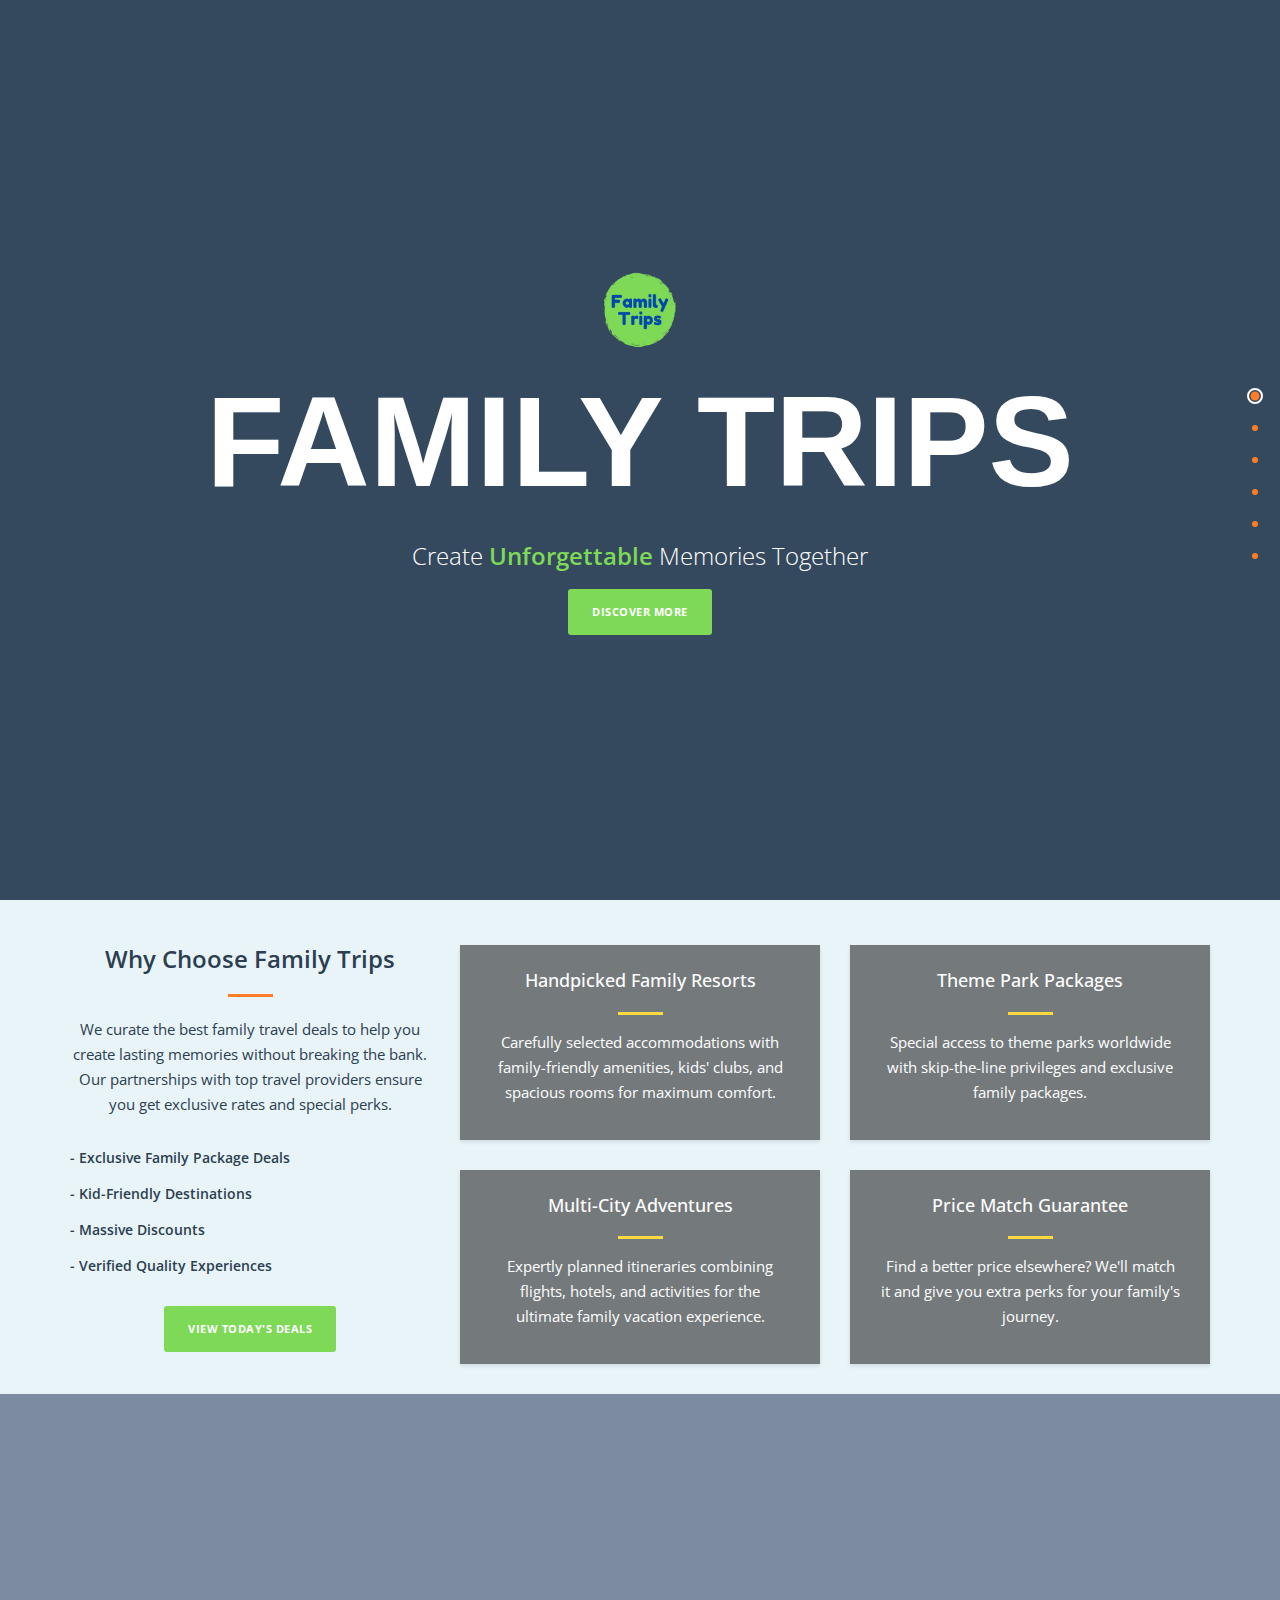
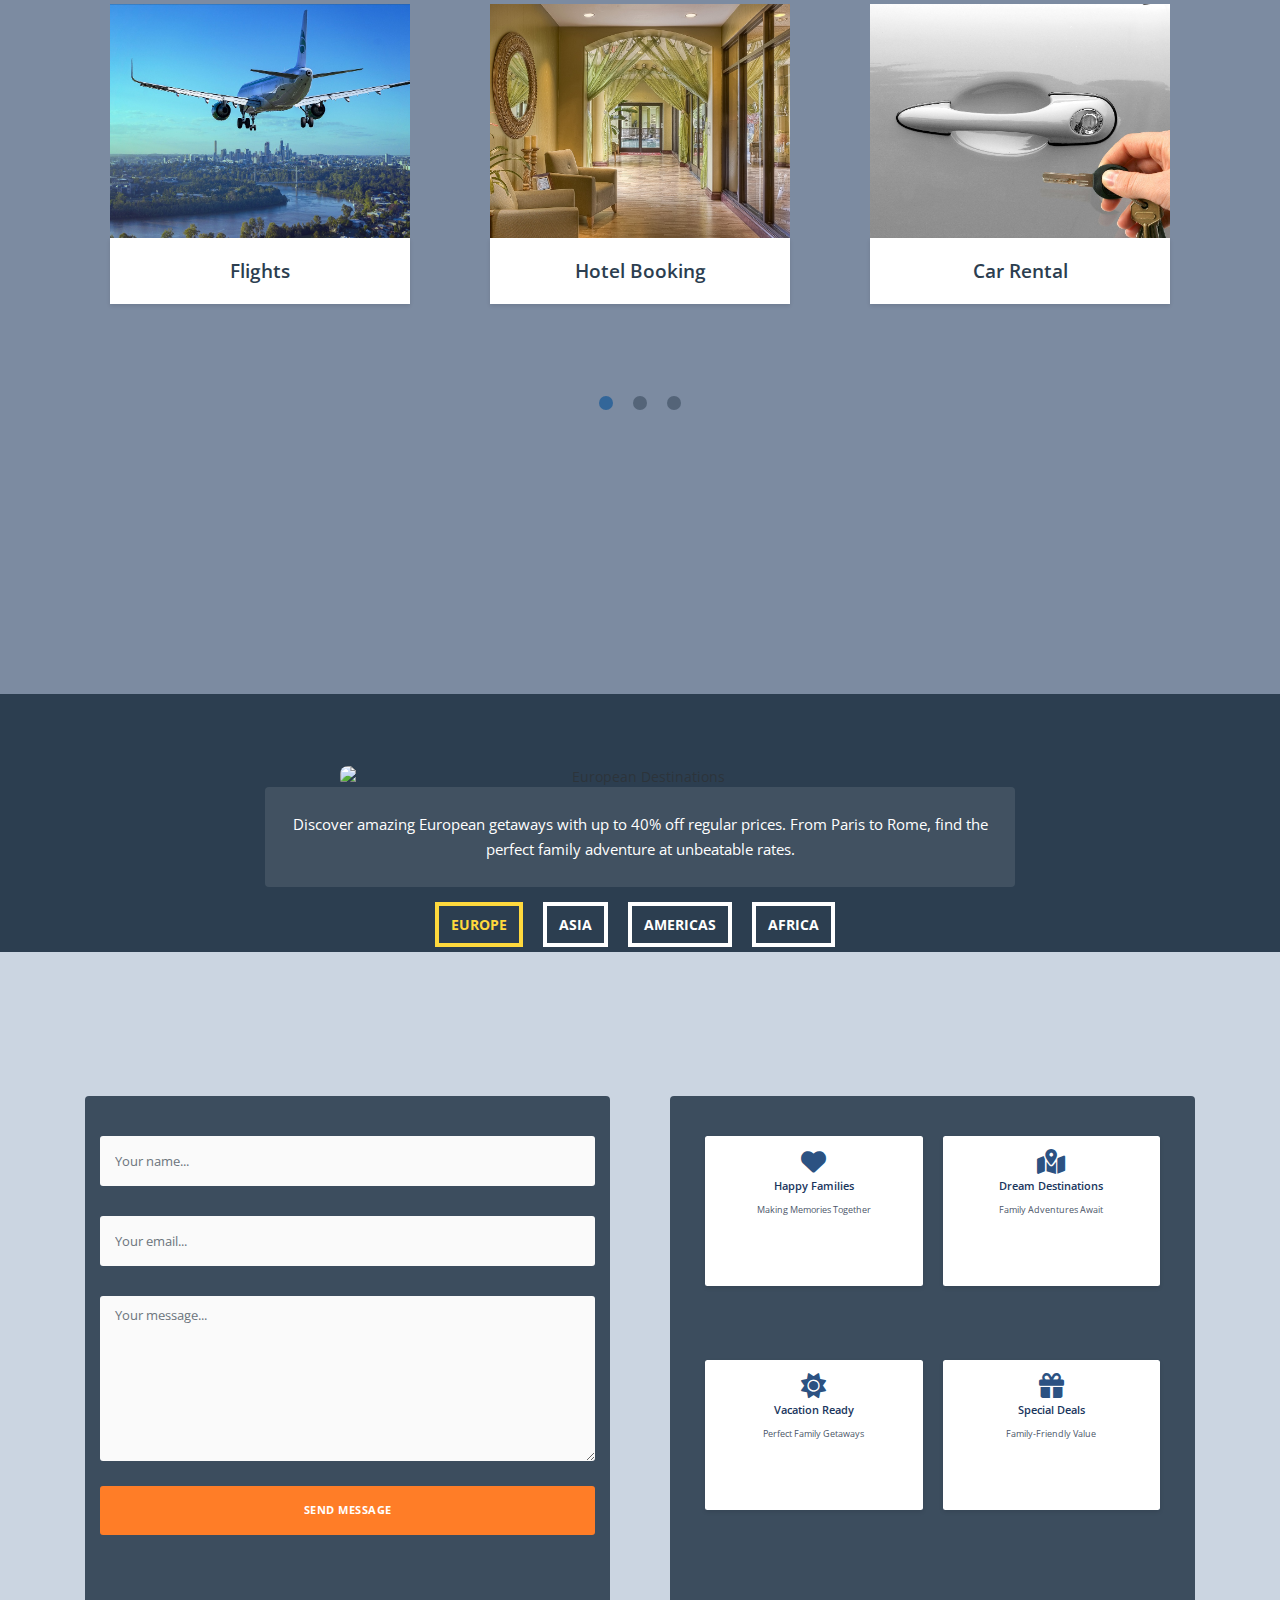
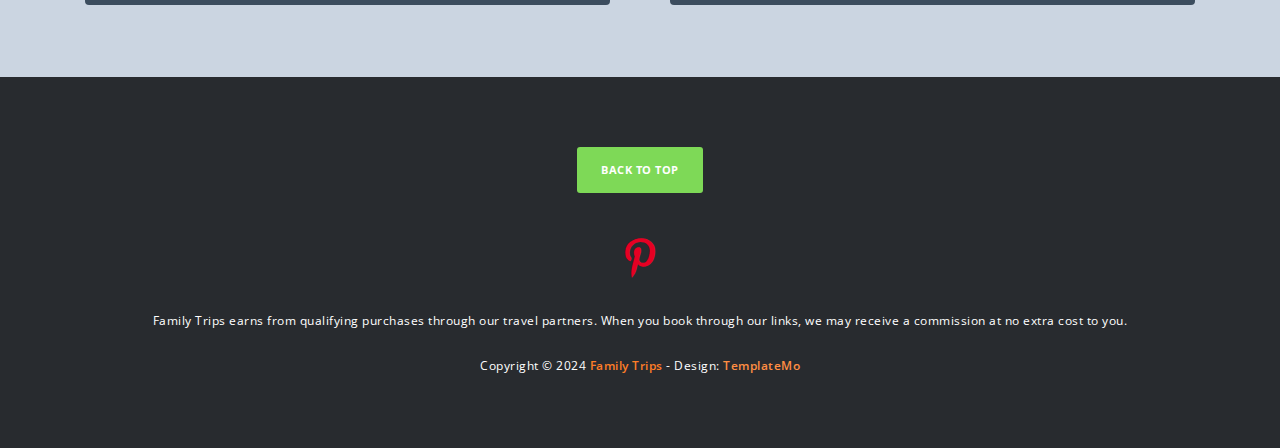
==== index.html @ 71f28d2c "Update index.html" ====
<!DOCTYPE html>
<html>
  <head>
    <meta charset="utf-8" />
    <meta http-equiv="X-UA-Compatible" content="IE=edge,chrome=1" />
    <title>Family Trips</title>
    <meta name="description" content="" />
    <meta name="viewport" content="width=device-width, initial-scale=1" />

    <!-- Favicon Configuration -->
    <link rel="icon" type="image/png" sizes="32x32" href="/my-favicon/favicon-32x32.png" />
    <link rel="icon" type="image/png" sizes="16x16" href="/my-favicon/favicon-16x16.png" />
    <link rel="icon" type="image/png" sizes="96x96" href="/my-favicon/favicon-96x96.png" />
    <link rel="icon" type="image/svg+xml" href="/my-favicon/favicon.svg" />
    <link rel="shortcut icon" href="/my-favicon/favicon.ico" />
    <link rel="apple-touch-icon" sizes="180x180" href="/my-favicon/apple-touch-icon.png" />
    <link rel="manifest" href="/my-favicon/site.webmanifest" />

    <link rel="apple-touch-icon" href="apple-touch-icon.png" />
    
<!-- CSS Files -->
<link rel="stylesheet" href="css/bootstrap.min.css" />
<link rel="stylesheet" href="css/fontAwesome.css" />
<link rel="stylesheet" href="css/hero-slider.css" />
<link rel="stylesheet" href="css/owl-carousel.css" />
<link rel="stylesheet" href="https://cdnjs.cloudflare.com/ajax/libs/OwlCarousel2/2.3.4/assets/owl.carousel.min.css">
<link rel="stylesheet" href="https://cdnjs.cloudflare.com/ajax/libs/lightbox2/2.11.3/css/lightbox.min.css">
<link rel="stylesheet" href="css/templatemo-main.css" />

<link href="https://fonts.googleapis.com/css?family=Open+Sans:300,400,600,700,800" rel="stylesheet" />
<link rel="stylesheet" href="https://cdnjs.cloudflare.com/ajax/libs/font-awesome/6.0.0/css/all.min.css" />



<!-- Scripts -->
<script src="js/vendor/jquery.min.js"></script>
<script src="js/vendor/bootstrap.min.js"></script>
<script src="js/vendor/modernizr-2.8.3-respond-1.4.2.min.js"></script>
<script src="https://cdnjs.cloudflare.com/ajax/libs/OwlCarousel2/2.3.4/owl.carousel.min.js"></script>
<script src="js/main.js"></script>

</head>

  <!--
Vanilla Template
https://templatemo.com/tm-526-vanilla
-->
  <body>
    <div class="fixed-side-navbar">
      <ul class="nav flex-column">
        <li class="nav-item">
          <a class="nav-link" href="index.html"><span>Home</span></a>
        </li>
        <li class="nav-item">
          <a class="nav-link" href="europe.html"><span>Europe</span></a>
        </li>
        <li class="nav-item">
          <a class="nav-link" href="asia.html"><span>Asia</span></a>
        </li>
        <li class="nav-item">
          <a class="nav-link" href="americas.html"><span>Americas</span></a>
        </li>
        <li class="nav-item">
          <a class="nav-link" href="africa.html"><span>Africa</span></a>
        </li>
        <li class="nav-item">
          <a class="nav-link" href="essentials.html"><span>Essentials</span></a>
        </li>
      </ul>
    </div>

    <div class="parallax-content baner-content" id="home">
      <div class="container">
        <div class="first-content">
          <img
            src="img2/family-deals.png"
            alt="Family Trips Logo"
            class="hero-logo"
          />
          <h1>Family Trips</h1>
          <span>Create <em>Unforgettable</em> Memories Together</span>
          <div class="primary-button">
            <a href="#services">Discover More</a>
          </div>
        </div>
      </div>
    </div>

    <div class="service-content" id="services">
      <div class="container">
        <div class="row">
          <div class="col-md-4">
            <div class="left-text">
              <h4>Why Choose Family Trips</h4>
              <div class="line-dec"></div>
              <p>
                We curate the best family travel deals to help you create
                lasting memories without breaking the bank. Our partnerships
                with top travel providers ensure you get exclusive rates and
                special perks.
              </p>
              <ul>
                <li>- Exclusive Family Package Deals</li>
                <li>- Kid-Friendly Destinations</li>
                <li>- Massive Discounts</li>
                <li>- Verified Quality Experiences</li>
              </ul>
              <div class="primary-button">
                <a href="#deals">View Today's Deals</a>
              </div>
            </div>
          </div>
          <div class="col-md-8">
            <div class="row">
              <div class="col-md-6">
                <div class="service-item">
                  <h4>Handpicked Family Resorts</h4>
                  <div class="line-dec"></div>
                  <p>
                    Carefully selected accommodations with family-friendly
                    amenities, kids' clubs, and spacious rooms for maximum
                    comfort.
                  </p>
                </div>
              </div>
              <div class="col-md-6">
                <div class="service-item">
                  <h4>Theme Park Packages</h4>
                  <div class="line-dec"></div>
                  <p>
                    Special access to theme parks worldwide with skip-the-line
                    privileges and exclusive family packages.
                  </p>
                </div>
              </div>
              <div class="col-md-6">
                <div class="service-item">
                  <h4>Multi-City Adventures</h4>
                  <div class="line-dec"></div>
                  <p>
                    Expertly planned itineraries combining flights, hotels, and
                    activities for the ultimate family vacation experience.
                  </p>
                </div>
              </div>
              <div class="col-md-6">
                <div class="service-item">
                  <h4>Price Match Guarantee</h4>
                  <div class="line-dec"></div>
                  <p>
                    Find a better price elsewhere? We'll match it and give you
                    extra perks for your family's journey.
                  </p>
                </div>
              </div>
            </div>
          </div>
        </div>
      </div>
    </div>

    <div class="parallax-content projects-content" id="deals">
      <div class="container">
        <div class="row">
          <div class="col-md-12">
            <div id="owl-testimonials" class="owl-carousel owl-theme">
              <div class="item">
                <div
                  class="testimonials-item"
                  onclick="window.open('https://aviasales.tp.st/Iw1y2lRE', '_blank');"
                  style="cursor: pointer"
                >
                  <img src="img2/flights-thumb.jpg" alt="Flight Booking" />
                  <div class="text-content">
                    <h4>Flights</h4>
                  </div>
                </div>
              </div>

              <div class="item">
                <div
                  class="testimonials-item"
                  onclick="window.open('https://trip.tp.st/TOuPgXDn', '_blank');"
                  style="cursor: pointer"
                >
                  <img src="img2/hotels-thumb.jpg" alt="Hotel Booking" />
                  <div class="text-content">
                    <h4>Hotel Booking</h4>
                  </div>
                </div>
              </div>

              <div class="item">
                <div
                  class="testimonials-item"
                  onclick="window.open('https://getrentacar.tp.st/YtVa9kCL', '_blank');"
                  style="cursor: pointer"
                >
                  <img src="img2/car-rental-thumb.jpg" alt="Car Rental" />
                  <div class="text-content">
                    <h4>Car Rental</h4>
                  </div>
                </div>
              </div>

              <div class="item">
                <div
                  class="testimonials-item"
                  onclick="window.open('https://ektatraveling.tp.st/1mg3ixVs', '_blank');"
                  style="cursor: pointer"
                >
                  <img src="img2/insurance-thumb.jpg" alt="Travel Insurance" />
                  <div class="text-content">
                    <h4>Travel Insurance</h4>
                  </div>
                </div>
              </div>

              <div class="item">
                <div
                  class="testimonials-item"
                  onclick="window.open('https://yesim.tp.st/fO8JQold', '_blank');"
                  style="cursor: pointer"
                >
                  <img src="img3/esim-thumb.jpg" alt="eSIM" />
                  <div class="text-content">
                    <h4>eSIM</h4>
                  </div>
                </div>
              </div>

              <div class="item">
                <div
                  class="testimonials-item"
                  onclick="window.open('https://tinyurl.com/ysvx55ef', '_blank');"
                  style="cursor: pointer"
                >
                  <img src="img3/theme-parks-thumb.jpg" alt="Theme Parks" />
                  <div class="text-content">
                    <h4>Theme Parks</h4>
                  </div>
                </div>
              </div>

              <div class="item">
                <div
                  class="testimonials-item"
                  onclick="window.open('https://searadar.tp.st/8K9dksbN', '_blank');"
                  style="cursor: pointer"
                >
                  <img src="img3/yacht-thumb.jpg" alt="Yacht Rental" />
                  <div class="text-content">
                    <h4>Yacht Rental</h4>
                  </div>
                </div>
              </div>

              <div class="item">
                <div
                  class="testimonials-item"
                  onclick="window.open('https://intui.tp.st/IuaNb93Q', '_blank');"
                  style="cursor: pointer"
                >
                  <img
                    src="img1/airport-transfer.jpg"
                    alt="Airport Transfers"
                  />
                  <div class="text-content">
                    <h4>Airport Transfers</h4>
                  </div>
                </div>
              </div>

              <div class="item">
                <div
                  class="testimonials-item"
                  onclick="window.open('https://radicalstorage.tp.st/hfZwS9Wi', '_blank');"
                  style="cursor: pointer"
                >
                  <img
                    src="img2/luggage-storage-thumb.jpg"
                    alt="Luggage Storage"
                  />
                  <div class="text-content">
                    <h4>Luggage Storage</h4>
                  </div>
                </div>
              </div>
            </div>
          </div>
        </div>
      </div>
    </div>

    <div class="tabs-content" id="destinations">
      <div class="container">
        <div class="row">
          <div class="col-md-8 mx-auto">
            <div class="wrapper">
              <section id="first-tab-group" class="tabgroup">
                <div id="tab1">
                  <img
                    src="img2/Europe-collage.png"
                    alt="European Destinations"
                  />
                  <p>
                    Discover amazing European getaways with up to 40% off
                    regular prices. From Paris to Rome, find the perfect family
                    adventure at unbeatable rates.
                  </p>
                </div>
                <div id="tab3">
                  <img
                    src="img2/Asia-collage.png"
                    alt="Asian Destinations"
                  />
                  <p>
                    Explore the wonders of Asia with special family packages.
                    From Thailand's beaches to Japan's culture, find incredible
                    deals for your next adventure.
                  </p>
                </div>
                <div id="tab4">
                  <img
                    src="img1/Americas-collage.png"
                    alt="Americas Destinations"
                  />
                  <p>
                    Discover the Americas' best family destinations. Theme
                    parks, natural wonders, and city adventures at exclusive
                    rates.
                  </p>
                </div>
                <div id="tab5">
                  <img
                    src="img1/Africa-collage.png"
                    alt="African Destinations"
                  />
                  <p>
                    Experience the magic of Africa with exclusive safari and
                    cultural packages. From the pyramids of Egypt to the
                    wildlife of the Serengeti, create unforgettable family
                    memories at incredible rates.
                  </p>
                </div>
              </section>
              <ul class="tabs clearfix" data-tabgroup="first-tab-group">
                <li><a href="#tab1" class="active">Europe</a></li>
                <li><a href="#tab3">Asia</a></li>
                <li><a href="#tab4">Americas</a></li>
                <li><a href="#tab5">Africa</a></li>
              </ul>
            </div>
          </div>
        </div>
      </div>
    </div>

    <section id="contact-us">
      <div class="contact-content">
        <div class="container">
          <div class="row">
            <div class="col-md-6">
              <div class="contact-form">
                <div class="row">
                  <form id="contact" action="" method="post">
                    <div class="row">
                      <div class="col-md-12">
                        <fieldset>
                          <input
                            name="name"
                            type="text"
                            class="form-control"
                            id="name"
                            placeholder="Your name..."
                            required=""
                          />
                        </fieldset>
                      </div>
                      <div class="col-md-12">
                        <fieldset>
                          <input
                            name="email"
                            type="email"
                            class="form-control"
                            id="email"
                            placeholder="Your email..."
                            required=""
                          />
                        </fieldset>
                      </div>
                      <div class="col-md-12">
                        <fieldset>
                          <textarea
                            name="message"
                            rows="6"
                            class="form-control"
                            id="message"
                            placeholder="Your message..."
                            required=""
                          ></textarea>
                        </fieldset>
                      </div>
                      <div class="col-md-12">
                        <fieldset>
                          <button type="submit" id="form-submit" class="btn">
                            Send Message
                          </button>
                        </fieldset>
                      </div>
                    </div>
                  </form>
                </div>
              </div>
            </div>
            <div class="col-md-6">
              <div class="cards-container">
                <div class="row g-3">
                  <div class="col-6">
                    <div class="card text-center">
                      <div class="card-body">
                        <i class="fas fa-heart mb-2"></i>
                        <h5 class="card-title">Happy Families</h5>
                        <p class="card-text">Making Memories Together</p>
                      </div>
                    </div>
                  </div>
                  <div class="col-6">
                    <div class="card text-center">
                      <div class="card-body">
                        <i class="fas fa-map-marked-alt mb-2"></i>
                        <h5 class="card-title">Dream Destinations</h5>
                        <p class="card-text">Family Adventures Await</p>
                      </div>
                    </div>
                  </div>
                  <div class="col-6">
                    <div class="card text-center">
                      <div class="card-body">
                        <i class="fas fa-sun mb-2"></i>
                        <h5 class="card-title">Vacation Ready</h5>
                        <p class="card-text">Perfect Family Getaways</p>
                      </div>
                    </div>
                  </div>
                  <div class="col-6">
                    <div class="card text-center">
                      <div class="card-body">
                        <i class="fas fa-gift mb-2"></i>
                        <h5 class="card-title">Special Deals</h5>
                        <p class="card-text">Family-Friendly Value</p>
                      </div>
                    </div>
                  </div>
                </div>
              </div>
            </div>
          </div>
        </div>
      </div>
    </section>

    <footer>
      <div class="container">
        <div class="row">
          <div class="col-md-12">
            <div class="primary-button">
              <a href="#home">Back To Top</a>
            </div>
            <ul>
              <li>
                <a href="#"><i class="fab fa-pinterest-p"></i></a>
              </li>
            </ul>

            <div class="disclosure">
              <p>
                Family Trips earns from qualifying purchases through our travel
                partners. When you book through our links, we may receive a
                commission at no extra cost to you.
              </p>
            </div>
            <p>
              Copyright &copy; 2024
              <span class="brand-name">Family Trips</span> - Design:
              <a rel="nofollow noopener" href="https://templatemo.com"
                ><em>TemplateMo</em></a
              >
            </p>
          </div>
        </div>
      </div>
    </footer>

<!-- Scripts in correct order -->
<script src="js/vendor/jquery-1.11.2.min.js"></script>
<script src="js/vendor/bootstrap.min.js"></script>
<script src="js/vendor/jquery/modernizr-2.8.3-respond-1.4.2.min.js"></script>
<script src="https://cdnjs.cloudflare.com/ajax/libs/OwlCarousel2/2.3.4/owl.carousel.min.js"></script>
<script src="js/plugins.js"></script>
<script src="js/main.js"></script>







<script>
function openCity(cityName) {
    var i;
    var x = document.getElementsByClassName("city");
    for (i = 0; i < x.length; i++) {
        x[i].style.display = "none";
    }
    document.getElementById(cityName).style.display = "block";
}
</script>

<script>
$(document).ready(function () {
    $(".fixed-side-navbar a, .primary-button a").on("click", function (event) {
        if (this.hash !== "") {
            event.preventDefault();
            var hash = this.hash;
            $("html, body").animate(
                {
                    scrollTop: $(hash).offset().top,
                },
                800,
                function () {
                    window.location.hash = hash;
                }
            );
        }
    });
});
</script>

  </body>
</html>
---- css/hero-slider.css ----
/* -------------------------------- 

Primary style

-------------------------------- */
*, *::after, *::before {
  -webkit-box-sizing: border-box;
  -moz-box-sizing: border-box;
  box-sizing: border-box;
}

html {
  font-size: 62.5%;
}

body {
  font-family: "Open Sans", sans-serif;
  color: #2c343b;
  background-color: #f2f2f2;
}

a {
  color: #d44457;
  text-decoration: none;
}

img {
  max-width: 100%;
}

/* -------------------------------- 

Main Components 

-------------------------------- */
.cd-header {
  position: absolute;
  z-index: 2;
  top: 0;
  left: 0;
  width: 100%;
  height: 50px;
  background-color: #21272c;
  -webkit-font-smoothing: antialiased;
  -moz-osx-font-smoothing: grayscale;
}
@media only screen and (min-width: 768px) {
  .cd-header {
    height: 70px;
    background-color: transparent;
  }
}

#cd-logo {
  float: left;
  margin: 13px 0 0 5%;
}
#cd-logo img {
  display: block;
}
@media only screen and (min-width: 768px) {
  #cd-logo {
    margin: 23px 0 0 5%;
  }
}

.cd-primary-nav {
  /* mobile first - navigation hidden by default, triggered by tap/click on navigation icon */
  float: right;
  margin-right: 5%;
  width: 44px;
  height: 100%;
}
.cd-primary-nav ul {
  position: absolute;
  top: 0;
  left: 0;
  width: 100%;
  -webkit-transform: translateY(-100%);
  -moz-transform: translateY(-100%);
  -ms-transform: translateY(-100%);
  -o-transform: translateY(-100%);
  transform: translateY(-100%);
}
.cd-primary-nav ul.is-visible {
  box-shadow: 0 3px 8px rgba(0, 0, 0, 0.2);
  -webkit-transform: translateY(50px);
  -moz-transform: translateY(50px);
  -ms-transform: translateY(50px);
  -o-transform: translateY(50px);
  transform: translateY(50px);
}
.cd-primary-nav a {
  display: block;
  height: 50px;
  line-height: 50px;
  padding-left: 5%;
  background: #21272c;
  border-top: 1px solid #333c44;
  color: #ffffff;
}
@media only screen and (min-width: 768px) {
  .cd-primary-nav {
    /* reset navigation values */
    width: auto;
    height: auto;
    background: none;
  }
  .cd-primary-nav ul {
    position: static;
    width: auto;
    -webkit-transform: translateY(0);
    -moz-transform: translateY(0);
    -ms-transform: translateY(0);
    -o-transform: translateY(0);
    transform: translateY(0);
    line-height: 70px;
  }
  .cd-primary-nav ul.is-visible {
    -webkit-transform: translateY(0);
    -moz-transform: translateY(0);
    -ms-transform: translateY(0);
    -o-transform: translateY(0);
    transform: translateY(0);
  }
  .cd-primary-nav li {
    display: inline-block;
    margin-left: 1em;
  }
  .cd-primary-nav a {
    display: inline-block;
    height: auto;
    font-weight: 600;
    line-height: normal;
    background: transparent;
    padding: .6em 1em;
    border-top: none;
  }
}

/* -------------------------------- 

Slider

-------------------------------- */
.cd-hero {
  position: relative;
  -webkit-font-smoothing: antialiased;
  -moz-osx-font-smoothing: grayscale;
}

.cd-hero-slider {
  position: relative;
  height: 360px;
  overflow: hidden;
}
.cd-hero-slider li {
  position: absolute;
  top: 0;
  left: 0;
  width: 100%;
  height: 100%;
  -webkit-transform: translateX(100%);
  -moz-transform: translateX(100%);
  -ms-transform: translateX(100%);
  -o-transform: translateX(100%);
  transform: translateX(100%);
}
.cd-hero-slider li.selected {
  /* this is the visible slide */
  position: relative;
  -webkit-transform: translateX(0);
  -moz-transform: translateX(0);
  -ms-transform: translateX(0);
  -o-transform: translateX(0);
  transform: translateX(0);
}
.cd-hero-slider li.move-left {
  /* slide hidden on the left */
  -webkit-transform: translateX(-100%);
  -moz-transform: translateX(-100%);
  -ms-transform: translateX(-100%);
  -o-transform: translateX(-100%);
  transform: translateX(-100%);
}
.cd-hero-slider li.is-moving, .cd-hero-slider li.selected {
  /* the is-moving class is assigned to the slide which is moving outside the viewport */
  -webkit-transition: -webkit-transform 0.5s;
  -moz-transition: -moz-transform 0.5s;
  transition: transform 0.5s;
}
@media only screen and (min-width: 768px) {
  .cd-hero-slider {
    height: 500px;
  }
}
@media only screen and (min-width: 1170px) {
  .cd-hero-slider {
    height: 680px;
  }
}

/* -------------------------------- 

Single slide style

-------------------------------- */
.cd-hero-slider li {
  background-position: center center;
  background-size: cover;
  background-repeat: no-repeat;
}
.cd-hero-slider li:first-of-type {
  background-image: url(../img/slide_01.jpg);
}
.cd-hero-slider li:nth-of-type(2) {
  background-image: url(../img/slide_02.jpg);
}
.cd-hero-slider li:nth-of-type(3) {
  background-image: url(../img/slide_03.jpg);
}
.cd-hero-slider .cd-full-width,
.cd-hero-slider .cd-half-width {
  position: absolute;
  width: 100%;
  height: 100%;
  z-index: 1;
  left: 0;
  top: 0;
  /* this padding is used to align the text */
  padding-top: 80px;
  text-align: center;
  /* Force Hardware Acceleration in WebKit */
  -webkit-backface-visibility: hidden;
  backface-visibility: hidden;
  -webkit-transform: translateZ(0);
  -moz-transform: translateZ(0);
  -ms-transform: translateZ(0);
  -o-transform: translateZ(0);
  transform: translateZ(0);
}
.cd-hero-slider .cd-img-container {
  /* hide image on mobile device */
  display: none;
}
.cd-hero-slider .cd-img-container img {
  position: absolute;
  left: 50%;
  top: 50%;
  bottom: auto;
  right: auto;
  -webkit-transform: translateX(-50%) translateY(-50%);
  -moz-transform: translateX(-50%) translateY(-50%);
  -ms-transform: translateX(-50%) translateY(-50%);
  -o-transform: translateX(-50%) translateY(-50%);
  transform: translateX(-50%) translateY(-50%);
}
.cd-hero-slider .cd-bg-video-wrapper {
  /* hide video on mobile device */
  display: none;
  position: absolute;
  top: 0;
  left: 0;
  width: 100%;
  height: 100%;
  overflow: hidden;
}
.cd-hero-slider .cd-bg-video-wrapper video {
  /* you won't see this element in the html, but it will be injected using js */
  display: block;
  min-height: 100%;
  min-width: 100%;
  max-width: none;
  height: auto;
  width: auto;
  position: absolute;
  left: 50%;
  top: 50%;
  bottom: auto;
  right: auto;
  -webkit-transform: translateX(-50%) translateY(-50%);
  -moz-transform: translateX(-50%) translateY(-50%);
  -ms-transform: translateX(-50%) translateY(-50%);
  -o-transform: translateX(-50%) translateY(-50%);
  transform: translateX(-50%) translateY(-50%);
}
.cd-hero-slider h2, .cd-hero-slider p {
  text-shadow: 0 1px 3px rgba(0, 0, 0, 0.1);
  line-height: 1.2;
  margin: 0 auto 14px;
  color: #ffffff;
  width: 90%;
  max-width: 400px;
}
.cd-hero-slider h2 {
  font-size: 2.4rem;
}
.cd-hero-slider p {
  font-size: 1.4rem;
  line-height: 1.4;
}
.cd-hero-slider .cd-btn {
  display: inline-block;
  padding: 1.2em 1.4em;
  margin-top: .8em;
  background-color: rgba(212, 68, 87, 0.9);
  font-size: 1.3rem;
  font-weight: 700;
  letter-spacing: 1px;
  color: #ffffff;
  text-transform: uppercase;
  box-shadow: 0 3px 6px rgba(0, 0, 0, 0.1);
  -webkit-transition: background-color 0.2s;
  -moz-transition: background-color 0.2s;
  transition: background-color 0.2s;
}
.cd-hero-slider .cd-btn.secondary {
  background-color: rgba(22, 26, 30, 0.8);
}
.cd-hero-slider .cd-btn:nth-of-type(2) {
  margin-left: 1em;
}
.no-touch .cd-hero-slider .cd-btn:hover {
  background-color: #d44457;
}
.no-touch .cd-hero-slider .cd-btn.secondary:hover {
  background-color: #161a1e;
}
@media only screen and (min-width: 768px) {
  .cd-hero-slider .cd-full-width,
  .cd-hero-slider .cd-half-width {
    padding-top: 150px;
  }
  .cd-hero-slider .cd-bg-video-wrapper {
    display: block;
  }
  .cd-hero-slider .cd-half-width {
    width: 45%;
  }
  .cd-hero-slider .cd-half-width:first-of-type {
    left: 5%;
  }
  .cd-hero-slider .cd-half-width:nth-of-type(2) {
    right: 5%;
    left: auto;
  }
  .cd-hero-slider .cd-img-container {
    display: block;
  }
  .cd-hero-slider h2, .cd-hero-slider p {
    max-width: 520px;
  }
  .cd-hero-slider h2 {
    font-size: 2.4em;
    font-weight: 300;
  }
  .cd-hero-slider .cd-btn {
    font-size: 1.4rem;
  }
}
@media only screen and (min-width: 1170px) {
  .cd-hero-slider .cd-full-width,
  .cd-hero-slider .cd-half-width {
    padding-top: 250px;
  }
  .cd-hero-slider h2, .cd-hero-slider p {
    margin-bottom: 20px;
  }
  .cd-hero-slider h2 {
    font-size: 3.2em;
  }
  .cd-hero-slider p {
    font-size: 1.6rem;
  }
}

/* -------------------------------- 

Single slide animation

-------------------------------- */
@media only screen and (min-width: 768px) {
  .cd-hero-slider .cd-half-width {
    opacity: 0;
    -webkit-transform: translateX(40px);
    -moz-transform: translateX(40px);
    -ms-transform: translateX(40px);
    -o-transform: translateX(40px);
    transform: translateX(40px);
  }
  .cd-hero-slider .move-left .cd-half-width {
    -webkit-transform: translateX(-40px);
    -moz-transform: translateX(-40px);
    -ms-transform: translateX(-40px);
    -o-transform: translateX(-40px);
    transform: translateX(-40px);
  }
  .cd-hero-slider .selected .cd-half-width {
    /* this is the visible slide */
    opacity: 1;
    -webkit-transform: translateX(0);
    -moz-transform: translateX(0);
    -ms-transform: translateX(0);
    -o-transform: translateX(0);
    transform: translateX(0);
  }
  .cd-hero-slider .is-moving .cd-half-width {
    /* this is the slide moving outside the viewport 
    wait for the end of the transition on the <li> parent before set opacity to 0 and translate to 40px/-40px */
    -webkit-transition: opacity 0s 0.5s, -webkit-transform 0s 0.5s;
    -moz-transition: opacity 0s 0.5s, -moz-transform 0s 0.5s;
    transition: opacity 0s 0.5s, transform 0s 0.5s;
  }
  .cd-hero-slider li.selected.from-left .cd-half-width:nth-of-type(2),
  .cd-hero-slider li.selected.from-right .cd-half-width:first-of-type {
    /* this is the selected slide - different animation if it's entering from left or right */
    -webkit-transition: opacity 0.4s 0.2s, -webkit-transform 0.5s 0.2s;
    -moz-transition: opacity 0.4s 0.2s, -moz-transform 0.5s 0.2s;
    transition: opacity 0.4s 0.2s, transform 0.5s 0.2s;
  }
  .cd-hero-slider li.selected.from-left .cd-half-width:first-of-type,
  .cd-hero-slider li.selected.from-right .cd-half-width:nth-of-type(2) {
    /* this is the selected slide - different animation if it's entering from left or right */
    -webkit-transition: opacity 0.4s 0.4s, -webkit-transform 0.5s 0.4s;
    -moz-transition: opacity 0.4s 0.4s, -moz-transform 0.5s 0.4s;
    transition: opacity 0.4s 0.4s, transform 0.5s 0.4s;
  }
  .cd-hero-slider .cd-full-width h2,
  .cd-hero-slider .cd-full-width p,
  .cd-hero-slider .cd-full-width .cd-btn {
    opacity: 0;
    -webkit-transform: translateX(100px);
    -moz-transform: translateX(100px);
    -ms-transform: translateX(100px);
    -o-transform: translateX(100px);
    transform: translateX(100px);
  }
  .cd-hero-slider .move-left .cd-full-width h2,
  .cd-hero-slider .move-left .cd-full-width p,
  .cd-hero-slider .move-left .cd-full-width .cd-btn {
    opacity: 0;
    -webkit-transform: translateX(-100px);
    -moz-transform: translateX(-100px);
    -ms-transform: translateX(-100px);
    -o-transform: translateX(-100px);
    transform: translateX(-100px);
  }
  .cd-hero-slider .selected .cd-full-width h2,
  .cd-hero-slider .selected .cd-full-width p,
  .cd-hero-slider .selected .cd-full-width .cd-btn {
    /* this is the visible slide */
    opacity: 1;
    -webkit-transform: translateX(0);
    -moz-transform: translateX(0);
    -ms-transform: translateX(0);
    -o-transform: translateX(0);
    transform: translateX(0);
  }
  .cd-hero-slider li.is-moving .cd-full-width h2,
  .cd-hero-slider li.is-moving .cd-full-width p,
  .cd-hero-slider li.is-moving .cd-full-width .cd-btn {
    /* this is the slide moving outside the viewport 
    wait for the end of the transition on the li parent before set opacity to 0 and translate to 100px/-100px */
    -webkit-transition: opacity 0s 0.5s, -webkit-transform 0s 0.5s;
    -moz-transition: opacity 0s 0.5s, -moz-transform 0s 0.5s;
    transition: opacity 0s 0.5s, transform 0s 0.5s;
  }
  .cd-hero-slider li.selected h2 {
    -webkit-transition: opacity 0.4s 0.2s, -webkit-transform 0.5s 0.2s;
    -moz-transition: opacity 0.4s 0.2s, -moz-transform 0.5s 0.2s;
    transition: opacity 0.4s 0.2s, transform 0.5s 0.2s;
  }
  .cd-hero-slider li.selected p {
    -webkit-transition: opacity 0.4s 0.3s, -webkit-transform 0.5s 0.3s;
    -moz-transition: opacity 0.4s 0.3s, -moz-transform 0.5s 0.3s;
    transition: opacity 0.4s 0.3s, transform 0.5s 0.3s;
  }
  .cd-hero-slider li.selected .cd-btn {
    -webkit-transition: opacity 0.4s 0.4s, -webkit-transform 0.5s 0.4s, background-color 0.2s 0s;
    -moz-transition: opacity 0.4s 0.4s, -moz-transform 0.5s 0.4s, background-color 0.2s 0s;
    transition: opacity 0.4s 0.4s, transform 0.5s 0.4s, background-color 0.2s 0s;
  }
}
/* -------------------------------- 

Slider navigation

-------------------------------- */
.cd-slider-nav {
  display: none;
  position: absolute;
  width: 100%;
  bottom: 0;
  z-index: 2;
  text-align: center;
  height: 55px;
  background-color: rgba(0, 1, 1, 0.5);
}
.cd-slider-nav nav, .cd-slider-nav ul, .cd-slider-nav li, .cd-slider-nav a {
  height: 100%;
}
.cd-slider-nav nav {
  display: inline-block;
  position: relative;
}
.cd-slider-nav .cd-marker {
  position: absolute;
  bottom: 0;
  left: 0;
  width: 60px;
  height: 100%;
  color: #d44457;
  background-color: #ffffff;
  box-shadow: inset 0 2px 0 currentColor;
  -webkit-transition: -webkit-transform 0.2s, box-shadow 0.2s;
  -moz-transition: -moz-transform 0.2s, box-shadow 0.2s;
  transition: transform 0.2s, box-shadow 0.2s;
}
.cd-slider-nav .cd-marker.item-2 {
  -webkit-transform: translateX(100%);
  -moz-transform: translateX(100%);
  -ms-transform: translateX(100%);
  -o-transform: translateX(100%);
  transform: translateX(100%);
}
.cd-slider-nav .cd-marker.item-3 {
  -webkit-transform: translateX(200%);
  -moz-transform: translateX(200%);
  -ms-transform: translateX(200%);
  -o-transform: translateX(200%);
  transform: translateX(200%);
}
.cd-slider-nav .cd-marker.item-4 {
  -webkit-transform: translateX(300%);
  -moz-transform: translateX(300%);
  -ms-transform: translateX(300%);
  -o-transform: translateX(300%);
  transform: translateX(300%);
}
.cd-slider-nav .cd-marker.item-5 {
  -webkit-transform: translateX(400%);
  -moz-transform: translateX(400%);
  -ms-transform: translateX(400%);
  -o-transform: translateX(400%);
  transform: translateX(400%);
}
.cd-slider-nav ul::after {
  clear: both;
  content: "";
  display: table;
}
.cd-slider-nav li {
  display: inline-block;
  width: 60px;
  float: left;
}
.cd-slider-nav li.selected a {
  color: #2c343b;
}
.no-touch .cd-slider-nav li.selected a:hover {
  background-color: transparent;
}
.cd-slider-nav a {
  display: block;
  position: relative;
  padding-top: 35px;
  font-size: 1rem;
  font-weight: 700;
  color: #a8b4be;
  -webkit-transition: background-color 0.2s;
  -moz-transition: background-color 0.2s;
  transition: background-color 0.2s;
}
.cd-slider-nav a::before {
  content: '';
  position: absolute;
  width: 24px;
  height: 24px;
  top: 8px;
  left: 50%;
  right: auto;
  -webkit-transform: translateX(-50%);
  -moz-transform: translateX(-50%);
  -ms-transform: translateX(-50%);
  -o-transform: translateX(-50%);
  transform: translateX(-50%);
}
.no-touch .cd-slider-nav a:hover {
  background-color: rgba(0, 1, 1, 0.5);
}
.cd-slider-nav li:first-of-type a::before {
  background-position: 0 0;
}
.cd-slider-nav li.selected:first-of-type a::before {
  background-position: 0 -24px;
}
.cd-slider-nav li:nth-of-type(2) a::before {
  background-position: -24px 0;
}
.cd-slider-nav li.selected:nth-of-type(2) a::before {
  background-position: -24px -24px;
}
.cd-slider-nav li:nth-of-type(3) a::before {
  background-position: -48px 0;
}
.cd-slider-nav li.selected:nth-of-type(3) a::before {
  background-position: -48px -24px;
}
.cd-slider-nav li:nth-of-type(4) a::before {
  background-position: -72px 0;
}
.cd-slider-nav li.selected:nth-of-type(4) a::before {
  background-position: -72px -24px;
}
.cd-slider-nav li:nth-of-type(5) a::before {
  background-position: -96px 0;
}
.cd-slider-nav li.selected:nth-of-type(5) a::before {
  background-position: -96px -24px;
}
@media only screen and (min-width: 768px) {
  .cd-slider-nav {
    height: 80px;
  }
  .cd-slider-nav .cd-marker,
  .cd-slider-nav li {
    width: 95px;
  }
  .cd-slider-nav a {
    padding-top: 48px;
    font-size: 1.1rem;
    text-transform: uppercase;
  }
  .cd-slider-nav a::before {
    top: 18px;
  }
}

/* -------------------------------- 

Main content

-------------------------------- */
.cd-main-content {
  width: 90%;
  max-width: 768px;
  margin: 0 auto;
  padding: 2em 0;
}
.cd-main-content p {
  font-size: 1.4rem;
  line-height: 1.8;
  color: #999999;
  margin: 2em 0;
}
@media only screen and (min-width: 1170px) {
  .cd-main-content {
    padding: 3em 0;
  }
  .cd-main-content p {
    font-size: 1.6rem;
  }
}

/* -------------------------------- 

Javascript disabled

-------------------------------- */
.no-js .cd-hero-slider li {
  display: none;
}
.no-js .cd-hero-slider li.selected {
  display: block;
}

.no-js .cd-slider-nav {
  display: none;
}
---- css/owl-carousel.css ----
/* Core Owl Carousel CSS */

.owl-carousel {
  display: none;
  position: relative;
  width: 100%;
  touch-action: pan-y;
  margin-bottom: 50px;
}

.owl-carousel .owl-wrapper {
  display: none;
  position: relative;
  transform: translate3d(0, 0, 0);
}

.owl-carousel .owl-wrapper-outer {
  overflow: hidden;
  position: relative;
  width: 100%;
}

.owl-carousel .owl-item {
  float: left;
  padding: 15px;
}

.testimonials-item {
  height: 350px; /* Increased total height */
  display: flex;
  flex-direction: column;
  align-items: center;
}

.testimonials-item img {
  width: 100%;
  height: 280px; /* Increased image height */
  object-fit: cover;
}

.text-content {
  padding: 10px; /* Reduced padding */
  width: 100%;
  text-align: center;
}

.owl-controls {
  position: relative;
  width: 100%;
  text-align: center;
  display: inline-block;
  margin-top: 20px;
  user-select: none;
  -webkit-tap-highlight-color: rgba(0, 0, 0, 0);
  transition: transform 0.3s ease, background-color 0.3s ease;
}

/* Main item container hover effect */
.testimonials-item {
  transition: transform 0.3s ease;
}

.testimonials-item:hover {
  transform: scale(1.05);
}

/* Image hover effect */
.testimonials-item a img {
  transition: opacity 0.3s ease;
}

.testimonials-item:hover a img {
  opacity: 0.8;
}

/* Text content hover effect */
.testimonials-item .text-content {
  transition: color 0.3s ease;
}

.testimonials-item:hover .text-content h4 {
  color: #336699; /* Replace with your desired color */
}

@media (max-width: 768px) {
  .owl-controls {
    margin-top: 15px; /* Changed from top: -120px */
  }
}

.owl-controls a {
  color: #336699;
}

/* Navigation buttons */
.owl-controls .bg-prev,
.owl-controls .bg-next {
  position: absolute;
  width: 50px;
  height: 50px;
  z-index: 10;
  background: #fff;
  border: 1px solid #336699;
  -webkit-transform: rotate(45deg);
  -moz-transform: rotate(45deg);
  -ms-transform: rotate(45deg);
  -o-transform: rotate(45deg);
  transform: rotate(45deg);
}

.owl-controls .bg-prev:before,
.owl-controls .bg-next:before {
  content: "";
  display: block;
  position: absolute;
  z-index: -1;
  top: 3px;
  left: 3px;
  right: 3px;
  bottom: 3px;
  border: 2px solid #336699;
}

.owl-controls .prev,
.owl-controls .next {
  position: absolute;
  width: 50px;
  height: 50px;
  line-height: 32px;
  z-index: 11;
}

.owl-controls .prev {
  left: 15px;
}

.owl-controls .next {
  right: 15px;
}

.owl-controls .prev.active,
.owl-controls .prev:active,
.owl-controls .next.active,
.owl-controls .next:active {
  background-image: none;
  outline: 0;
  box-shadow: none;
}

/* Pagination dots for Owl Carousel */
.owl-theme .owl-controls .owl-page {
  cursor: pointer;
  display: inline-block;
  zoom: 1;
  margin: 0 5px; /* Added this line */
}

.owl-theme .owl-controls .owl-page a {
  display: block;
  width: 10px; /* Changed from 12px */
  height: 10px; /* Changed from 12px */
  margin: 0; /* Changed from 0px 5px */
  filter: Alpha(Opacity=50);
  opacity: 0.5;
  border-radius: 20px;
  background: #888; /* Added this line */
  border: none; /* Changed from border: 2px solid #888 */
}

.owl-theme .owl-controls .owl-page.active span,
.owl-theme .owl-controls.clickable .owl-page:hover span {
  opacity: 1;
  display: inline-block;
  background: #336699; /* Added this line */
}

/* Hardware acceleration */
.owl-carousel .owl-wrapper,
.owl-carousel .owl-item {
  backface-visibility: hidden;
  transform: translate3d(0, 0, 0);
}
---- css/templatemo-main.css ----
/*

Vanilla Template

https://templatemo.com/tm-526-vanilla

*/

p {
  font-size: 15px;
  line-height: 25px;
}

section {
  padding: 25px 0 35px;
  background: #fff;
}

body {
  position: relative; /* we need this for the scrollspy */
  font-size: 14px;
}

a {
  color: #3cc;
}

a:hover {
  color: #ff0;
}

/*----------
  NAV
----------*/

.fixed-side-navbar {
  position: fixed;
  top: 50%;
  right: 0;
  z-index: 99999;
  margin-top: -100px;
  text-align: right;
  padding: 30px 0;
  -webkit-transition: all 0.3s;
  transition: all 0.3s;
}
.fixed-side-navbar:hover {
  background: transparent;
}
.fixed-side-navbar:hover .nav > li > a > span {
  color: rgba(0, 0, 0, 0.5);
  display: block;
  background-color: #fff;
  text-align: center;
  text-transform: uppercase;
  font-size: 12px;
  padding: 2px 12px;
  border-radius: 15px;
}
.fixed-side-navbar .nav > li a.active {
  background-color: transparent;
  color: black;
}
.fixed-side-navbar .nav > li a.active:after {
  -webkit-transform: scale(0.9);
  transform: scale(0.9);
}
.fixed-side-navbar .nav > li a.active:before {
  content: "";
  position: absolute;
  top: 50%;
  right: 17px;
  margin-top: -8px;
  width: 16px;
  height: 16px;
  background: transparent;
  border: 2px solid #fff;
  border-radius: 10px;
}
.nav > li {
  position: relative;
  display: block;
}
.fixed-side-navbar .nav > li a {
  color: #fff;
  min-height: 32px;
  background: transparent;
  padding: 5px 45px 5px 25px;
  border-right: none;
}
.fixed-side-navbar .nav > li a span {
  display: none;
  -webkit-transition: all 0.2s;
  transition: all 0.2s;
}
.fixed-side-navbar .nav > li a:after {
  content: "";
  position: absolute;
  top: 50%;
  right: 20px;
  margin-top: -5px;
  width: 10px;
  height: 10px;
  border-radius: 10px;
  background: #ff7d27;
  -webkit-transition: all 0.3s;
  transition: all 0.3s;
  -webkit-transform: scale(0.6);
  transform: scale(0.6);
}

.fixed-side-navbar .nav > li a:hover {
  background-color: transparent;
  border-top-left-radius: 5px;
  border-bottom-left-radius: 5px;
  border-color: black;
  border-right: 0; /* Changed from 'boder-right' to 'border-right' */
}

.fixed-side-navbar .nav > li a:hover > span {
  color: black;
  display: block;
}

.fadeInRight {
  -webkit-animation-name: fadeInRight;
  animation-name: fadeInRight;
}

.primary-button a {
  display: inline-block;
  background-color: #7ed957;
  padding: 15px 24px;
  border-radius: 3px;
  text-transform: uppercase;
  font-size: 11px;
  color: #fff;
  font-weight: 700;
  text-decoration: none;
  letter-spacing: 0.5px;
}

.parallax-content {
  width: 100%;
  min-height: 100vh;
  background-size: cover;
}

.hero-logo {
  width: 80px;
  margin-bottom: 15px;
  display: block;
  margin-left: auto;
  margin-right: auto;
}

.baner-content {
  padding-top: 30vh;
  text-align: center;
  background: #34495e; /* Refined slate gray */
}

.baner-content h1 {
  margin-top: 0px;
  font-size: 72px;
  color: #ffffff;
  font-weight: 900;
  text-transform: uppercase;
  margin-bottom: 30px;
  font-family: "Fredoka", sans-serif;
}

/* For the emphasis text */
.baner-content em {
  color: #7ed957;
  font-weight: 600;
  font-style: normal;
  transition: all 0.3s ease; /* Smooth transition for hover effect */
}

.baner-content em:hover {
  color: #6bc347; /* Slightly darker shade */
  text-shadow: 0 0 10px rgba(126, 217, 87, 0.4); /* Subtle glow effect */
  transform: scale(1.05); /* Slight scale up */
  display: inline-block; /* Needed for transform to work */
}

/* For the primary button */
.primary-button a {
  background-color: #7ed957;
  color: #ffffff;
  transition: all 0.3s ease;
  position: relative;
  overflow: hidden;
}

.primary-button a:hover {
  background-color: #6bc347; /* Darker shade on hover */
  box-shadow: 0 5px 15px rgba(126, 217, 87, 0.4); /* Subtle lift effect */
  transform: translateY(-2px); /* Slight upward movement */
}

/* Additional interactive effect for the button */
.primary-button a:active {
  transform: translateY(0); /* Returns to original position when clicked */
  box-shadow: 0 2px 8px rgba(126, 217, 87, 0.3); /* Smaller shadow when pressed */
}

.baner-content span {
  display: inline-block;
  margin-top: -20px;
  font-weight: 300;
  font-size: 48px;
  color: #fff;
}

.baner-content .primary-button {
  margin-top: 15px;
}

.service-content {
  background: #e8f4f8; /* Soft, airy blue-tinted gray */
  padding-top: 15vh;
}

.service-content .left-text h4 {
  font-size: 24px;
  font-weight: 500;
  color: #fff;
}

h4,
.h4 {
  font-size: 18px;
}

.service-content .left-text .line-dec {
  width: 45px;
  height: 3px;
  background-color: #ffd93d;
  margin: 20px 0px 20px 0px;
}

.service-content .left-text h4 {
  color: #2c3e50;
  font-weight: 600;
}

.service-content .left-text p {
  color: #2c3e50;
}

.service-content .left-text ul {
  padding: 0;
  margin-top: 30px;
  list-style: none;
}

.service-content .left-text ul li {
  margin: 15px 0px;
  font-weight: 600;
  color: #2c3e50;
}

.service-content .left-text .primary-button {
  margin: 30px 0px;
}

.service-content .service-item {
  background-color: #ffffff;
  padding: 25px 30px;
  text-align: center;
  color: #2c3e50;
  margin-bottom: 30px;
  box-shadow: 0 2px 4px rgba(0, 0, 0, 0.1);
}

.service-content .service-item .line-dec {
  width: 45px;
  height: 3px;
  background-color: #ffd93d;
  margin: 20px auto 15px auto;
}

/* Projects Section */
.projects-content {
  background: #7c8ba1; /* Luminous slate gray */
  padding-top: 20vh;
}

.projects-content .item img {
  width: 100%;
}

.projects-content .item {
  margin: 15px;
}

.projects-content .item .text-content {
  background-color: #fff;
  text-align: center;
  padding: 20px;
  box-shadow: 0 2px 4px rgba(0, 0, 0, 0.1);
}

.projects-content .item .text-content h4 {
  margin-top: 0px;
  font-size: 19px;
  font-weight: 600;
  color: #2c3e50;
}

.projects-content .item .text-content span {
  font-style: normal;
  font-size: 17px;
  font-weight: 700;
  color: #ffd93d;
}

.owl-pagination {
  margin-top: 40px;
  opacity: 1;
  display: inline-block;
}

.owl-page span {
  display: block;
  width: 14px;
  height: 14px;
  margin: 0px 5px;
  filter: alpha(opacity=50);
  opacity: 0.5;
  -webkit-border-radius: 20px;
  -moz-border-radius: 20px;
  border-radius: 20px;
  background: #2c3e50;
}

/* Tabs Section */
.tabs-content {
  background: #2c3e50;
  padding-top: 8vh;
}

section {
  background-color: transparent;
  padding-bottom: 15px;
}

.wrapper {
  text-align: center;
}

.tabs {
  list-style: none;
  margin: 0px;
  padding: 0px;
  display: flex; /* Changed to flex */
  flex-wrap: wrap; /* Allows wrapping on smaller screens */
  justify-content: center; /* Centers items */
  gap: 10px; /* Consistent spacing between items */
}

.tabs li {
  /* Removed display: inline-block since we're using flex */
  text-align: center;
  margin: 5px; /* Reduced margin */
}

.tabs a {
  display: block;
  text-align: center;
  text-decoration: none;
  text-transform: uppercase;
  color: #fff;
  font-size: 14px;
  font-weight: 700;
  padding: 8px 12px; /* Slightly reduced padding */
  border: 4px solid #fff;
  transition: all 0.3s ease;
  white-space: nowrap; /* Prevents text wrapping within buttons */
}

/* Media query for smaller screens */
@media (max-width: 768px) {
  .tabs {
    padding: 0 10px; /* Add some side padding */
  }

  .tabs li {
    margin: 3px; /* Further reduce margins on mobile */
  }

  .tabs a {
    font-size: 12px; /* Smaller font size */
    padding: 6px 10px; /* Smaller padding */
    border-width: 3px; /* Thinner border */
  }
}

/* Rest of your CSS remains the same */
.tabs a:hover {
  color: #ffd93d;
  border-color: #ffd93d;
}

.tabs .active {
  border: 4px solid #ffd93d;
  color: #ffd93d;
}

.tabgroup div {
  display: block;
  width: 100%;
}

.tabgroup img {
  width: 80%;
  display: block;
  margin: 0 auto;
}

.tabgroup p {
  background-color: rgba(255, 255, 255, 0.1);
  color: #fff;
  padding: 25px;
  border-radius: 4px;
}

.clearfix:after {
  content: "";
  display: table;
  clear: both;
}

/* Image container styles */
.tabgroup div {
  position: relative; /* For hover effect positioning */
  overflow: hidden; /* Contains the zoom effect */
  border-radius: 10px; /* Optional: rounds the corners */
}

/* Image styles and hover effect */
.tabgroup img {
  width: 80%;
  display: block;
  margin: 0 auto;
  transition: all 0.5s ease; /* Smooth transition for all effects */
  position: relative;
  border-radius: 8px; /* Matches container rounding */
}

/* Hover effects */
.tabgroup div:hover img {
  transform: scale(1.05); /* Slight zoom effect */
  filter: brightness(1.1) contrast(1.1); /* Enhances colors */
  box-shadow: 0 0 30px rgba(255, 217, 61, 0.3); /* Golden glow effect matching your yellow accent color */
}

/* Additional hover effect for the text */
.tabgroup div:hover p {
  background-color: rgba(
    255,
    255,
    255,
    0.15
  ); /* Slightly more visible on hover */
  transform: translateY(-5px); /* Slight upward movement */
  transition: all 0.5s ease;
}

/* Make the effects work smoothly on mobile */
@media (max-width: 768px) {
  .tabgroup img {
    width: 90%; /* Slightly larger on mobile */
  }

  .tabgroup div:hover img {
    transform: scale(1.03); /* Smaller zoom on mobile to prevent overflow */
  }

  .tabgroup div:hover p {
    transform: translateY(-3px); /* Smaller movement on mobile */
  }
}

/* Ensure smooth transitions even when not hovering */
.tabgroup p {
  transition: all 0.5s ease;
}

/* Contact Section - Creates an inviting space for user interaction */
.contact-content {
  background: #cbd5e1; /* Elegant medium gray */
  padding-top: 16vh;
  padding-bottom: 8vh; /* Creates breathing room at the bottom */
  margin: 0; /* Removes any default margins */
  width: 100%; /* Ensures full width coverage */
  position: relative; /* Establishes positioning context */
  overflow: hidden; /* Contains all content within bounds */
}

/* Ensures clean transitions between sections */
section {
  margin: 0;
  padding: 0;
}

.contact-form {
  background-color: rgba(44, 62, 80, 0.9);
  padding: 40px 30px;
  margin-bottom: 30px;
  height: 100%;
  min-height: 390px;
  border-radius: 4px;
}

.cards-container {
  background-color: rgba(44, 62, 80, 0.9);
  padding: 30px 25px;
  margin-bottom: 30px;
  height: 100%;
  min-height: 390px;
  border-radius: 4px;
}

#contact input {
  border-radius: 3px;
  padding-left: 15px;
  font-size: 13px;
  color: #232323;
  background-color: rgba(250, 250, 250, 1);
  outline: none;
  border: none;
  box-shadow: none;
  line-height: 50px;
  height: 50px;
  width: 100%;
  margin-bottom: 30px;
}

#contact textarea {
  border-radius: 3px;
  padding-left: 15px;
  padding-top: 10px;
  font-size: 13px;
  color: #232323;
  background-color: rgba(250, 250, 250, 1);
  outline: none;
  border: none;
  box-shadow: none;
  height: 165px;
  max-height: 220px;
  width: 100%;
  margin-bottom: 25px;
}

#contact button {
  display: inline-block;
  background-color: #ff7d27;
  padding: 15px 24px;
  width: 100%;
  border-radius: 3px;
  text-transform: uppercase;
  font-size: 11px;
  color: #fff;
  font-weight: 700;
  text-decoration: none;
  letter-spacing: 0.5px;
}

/* Cards Styling */
.cards-container .row {
  height: 100%;
  margin: 0;
}

.cards-container .col-6 {
  padding: 10px;
}

.card {
  height: 150px;
  background-color: white;
  transition: transform 0.2s ease;
  border: none;
  box-shadow: 0 2px 4px rgba(0, 0, 0, 0.1);
  margin: 0;
}

.card:hover {
  transform: translateY(-3px);
  box-shadow: 0 4px 8px rgba(0, 0, 0, 0.1);
}

.card i {
  font-size: 2.5rem;
  color: #2c5282;
  margin-bottom: 10px;
}

.card-title {
  font-size: 1.1rem;
  font-weight: 600;
  color: #1a365d;
  margin-bottom: 0.5rem;
}

.card-text {
  font-size: 0.9rem;
  color: #4a5568;
}

/* Added responsive padding adjustments */
@media (min-width: 768px) {
  .contact-form,
  .cards-container {
    margin: 0 15px 30px 15px;
  }
}

footer {
  text-align: center;
  background-color: #282b2f;
  padding: 70px 0px;
}

footer .primary-button {
  margin-bottom: 30px;
}

footer ul {
  padding: 0px;
  margin: 0px;
  list-style: none;
}

footer ul li {
  display: inline-block;
  margin: 0px 4px;
}

footer ul li a {
  position: relative;
  display: inline-block;
  text-decoration: none;
  color: #e60023; /* Bright and visible on dark backgrounds */
  font-size: 4rem; /* Increased size for better visibility */
  text-align: center;
  transition: transform 0.3s ease;
}

footer ul li a::before {
  content: "";
  position: absolute;
  top: 50%;
  left: 50%;
  width: 0;
  height: 0;
  border: 3px solid #e60023; /* Circle color for consistency */
  border-radius: 50%;
  transform: translate(-50%, -50%);
  transition: width 0.3s ease, height 0.3s ease;
  z-index: -1; /* Keeps the circle behind the icon/text */
}

footer ul li a:hover {
  transform: scale(1.2); /* Slightly larger zoom effect for emphasis */
}

footer ul li a:hover::before {
  width: 4rem; /* Larger circle width */
  height: 4rem; /* Matches the width for a perfect circle */
}

footer p {
  font-size: 12px;
  color: #fff;
  margin-top: 15px;
  color: #fff;
  letter-spacing: 0.5px;
  margin-bottom: 0px;
}

footer em {
  color: #ff8e43;
  font-weight: 600;
  font-style: normal;
}

.disclosure {
  margin: 20px 0;
  font-size: 12px;
  color: #fff;
}

.brand-name {
  color: #ff7d27;
  font-weight: 600;
}

@media (max-width: 767px) {
  .baner-content h1 {
    font-size: 50px !important; /* Adjust as needed */
  }

  .baner-content span {
    font-size: 24px;
  }
}

.baner-content h1 {
  margin-top: 0px;
  font-size: 128px;
  color: #ffffff;
  font-weight: 900;
  text-transform: uppercase;
  margin-bottom: 30px;
  font-family: "Fredoka", sans-serif;
}

/* For the emphasis text */
.baner-content em {
  color: #7ed957;
  font-weight: 600;
  font-style: normal;
  transition: all 0.3s ease; /* Smooth transition for hover effect */
}

.baner-content em:hover {
  color: #6bc347; /* Slightly darker shade */
  text-shadow: 0 0 10px rgba(126, 217, 87, 0.4); /* Subtle glow effect */
  transform: scale(1.05); /* Slight scale up */
  display: inline-block; /* Needed for transform to work */
}

.baner-content span {
  font-size: 24px;
}

.baner-content .primary-button {
  margin-top: 15px;
}

.service-content {
  padding-top: 5vh;
  text-align: center;
}

.service-content .left-text .line-dec {
  width: 45px;
  height: 3px;
  background-color: #ff7d27;
  margin: 20px auto 20px auto;
}

.service-content .left-text ul {
  text-align: left;
}

.service-content .service-item {
  background-color: rgba(0, 0, 0, 0.5);
  padding: 25px 30px;
  text-align: center;
  color: #fff;
  margin-bottom: 30px;
}

@media (min-width: 1200px) {
  .container {
    max-width: 1170px;
  }
}

/* Add these new styles after your existing CSS */
.testimonials-item {
  background: #fff;
  margin: 10px;
  height: 300px; /* Fixed height for all cards */
  display: flex;
  flex-direction: column;
}

.testimonials-item a {
  height: 200px; /* Fixed height for image container */
  overflow: hidden;
  display: block;
  position: relative;
}

.testimonials-item a img {
  width: 100%;
  height: 100%;
  object-fit: cover; /* This maintains aspect ratio while filling space */
  position: absolute;
  top: 0;
  left: 0;
}

.testimonials-item .text-content {
  padding: 20px;
  text-align: center;
  flex-grow: 1;
  display: flex;
  align-items: center;
  justify-content: center;
}

.testimonials-item h4 {
  margin: 0;
  line-height: 1.4;
}
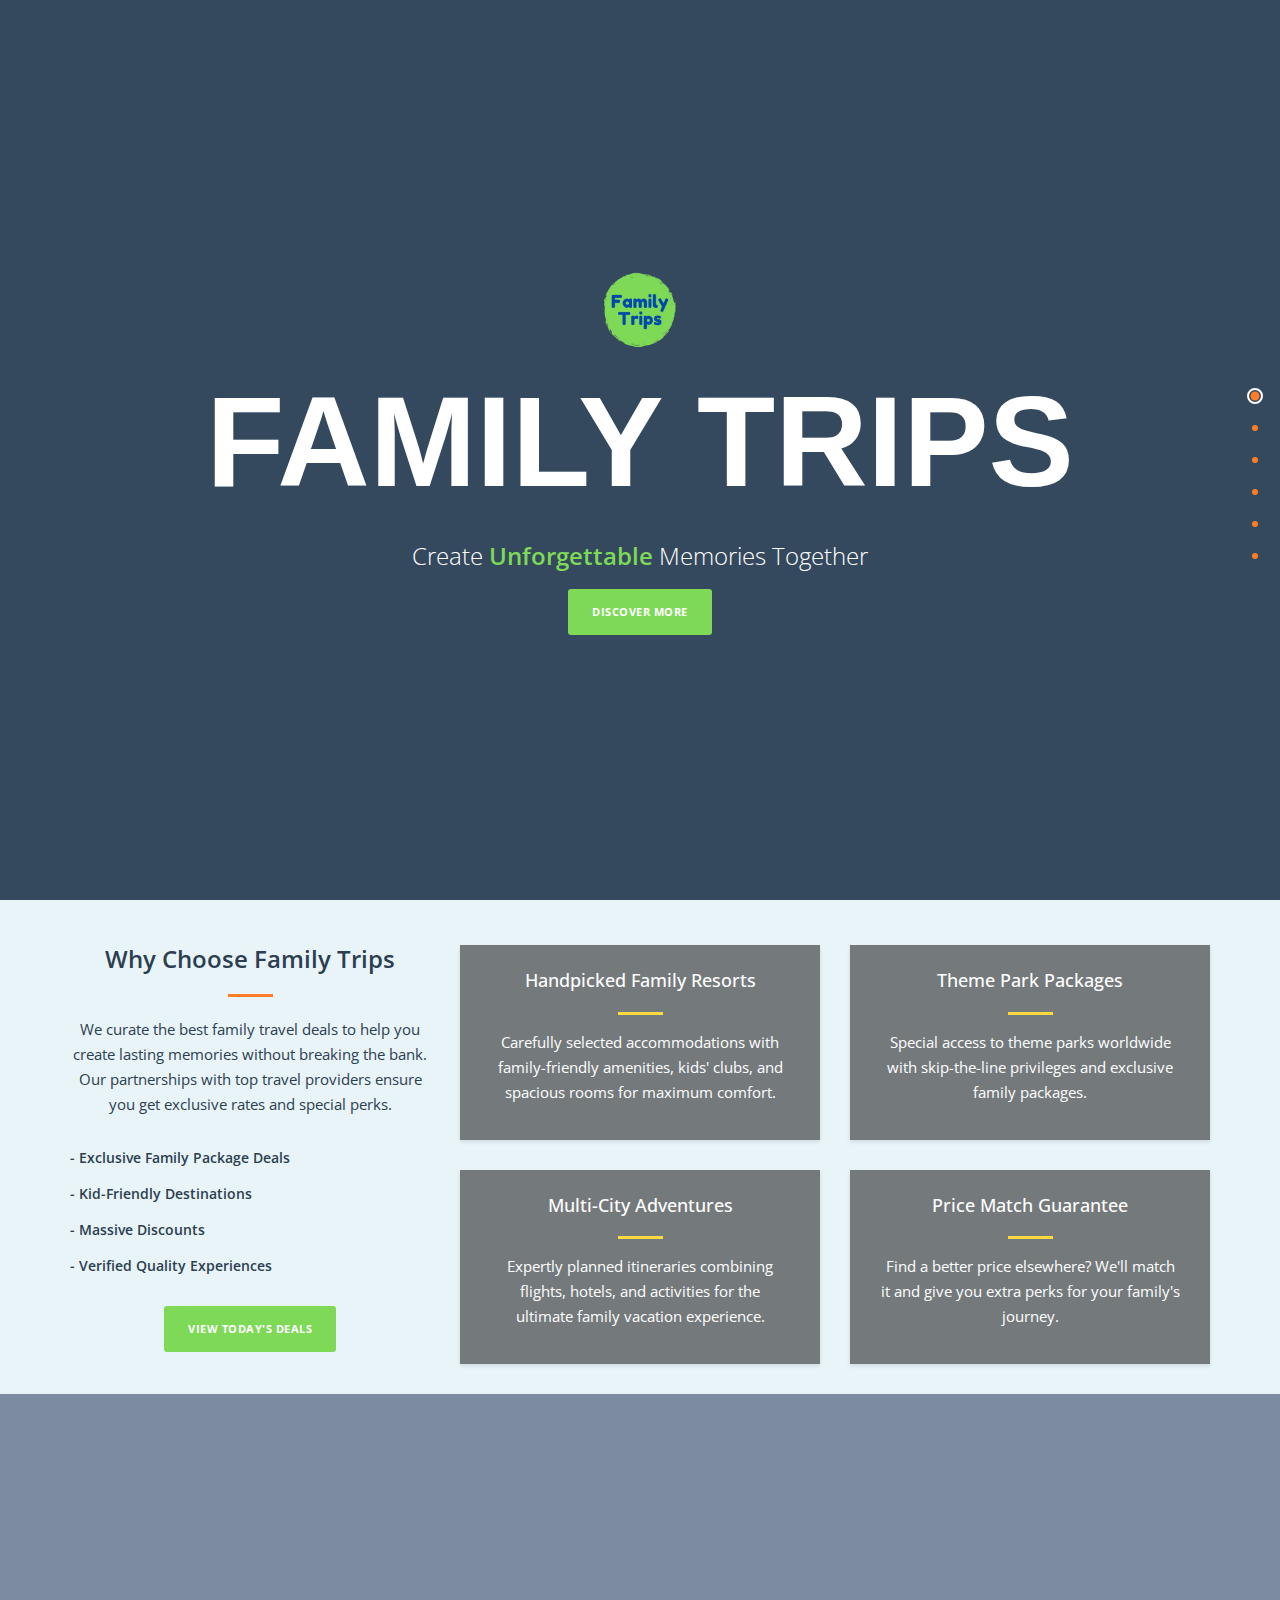
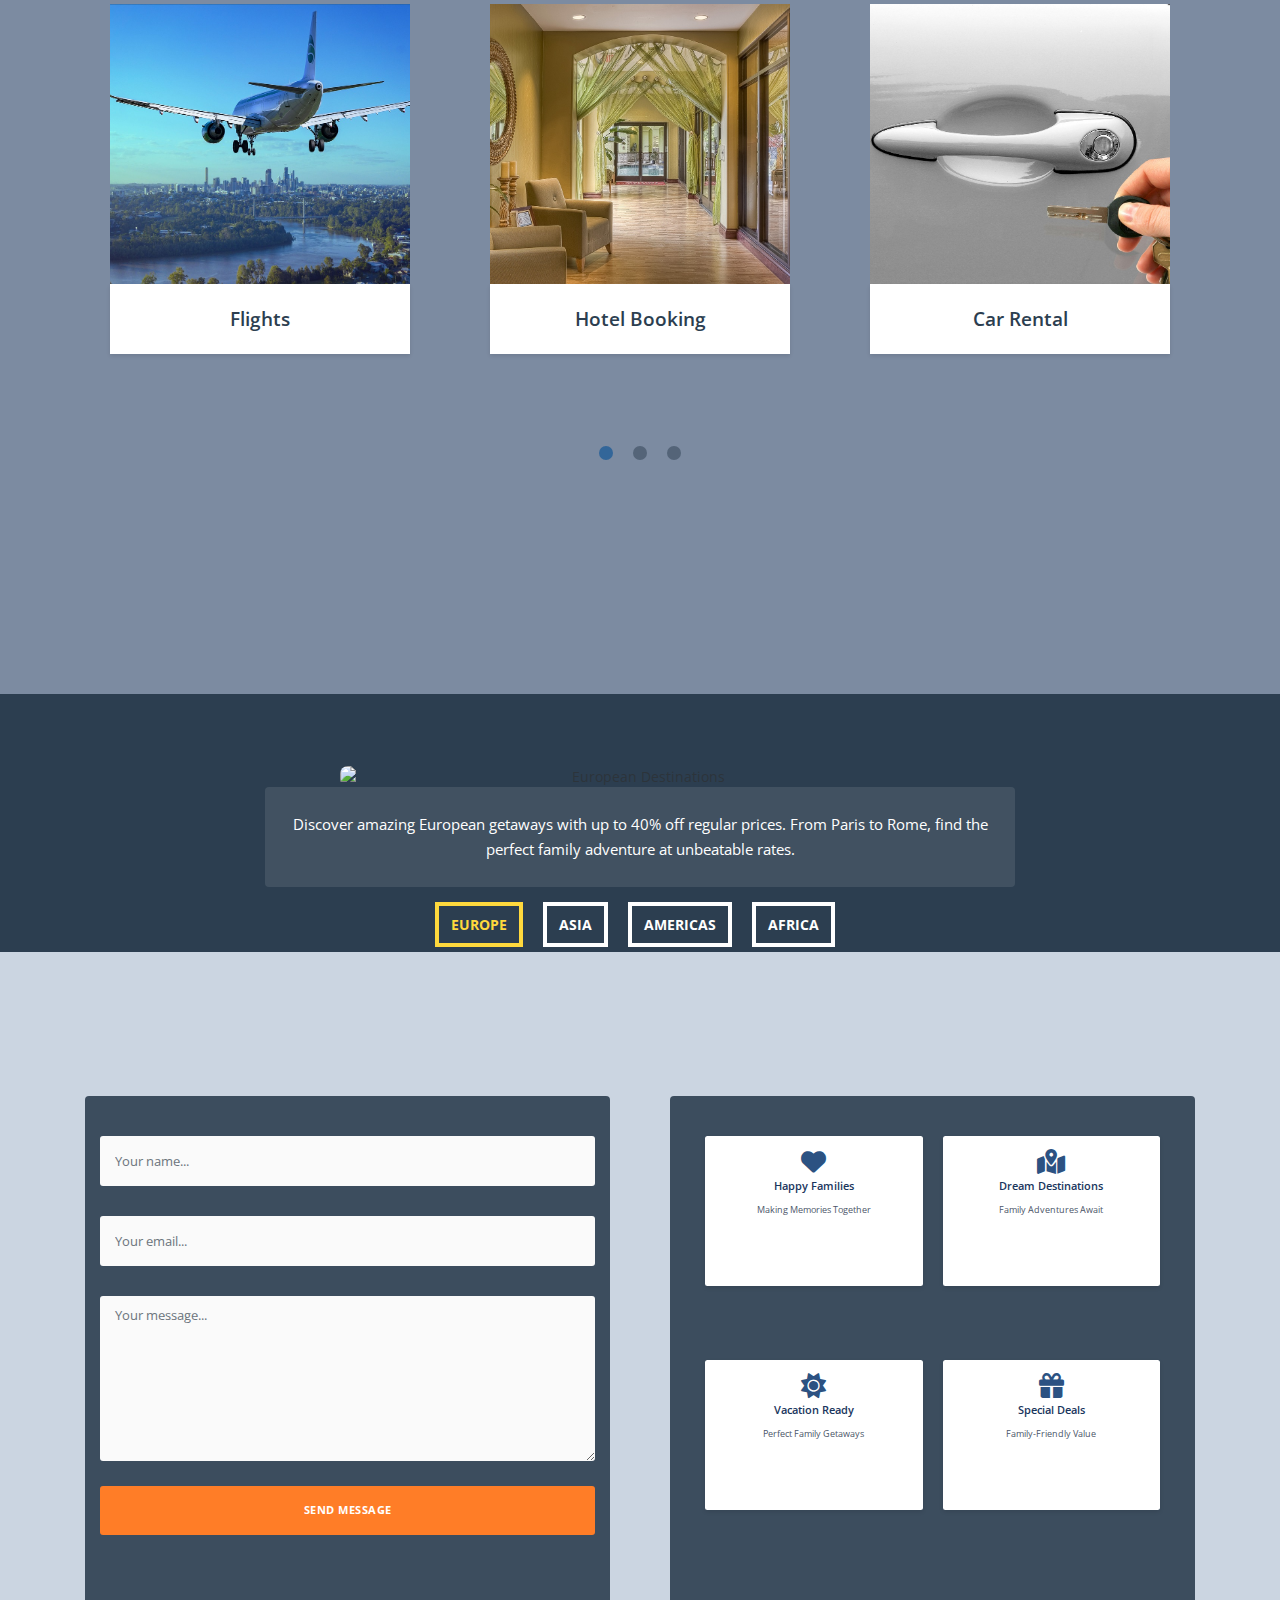
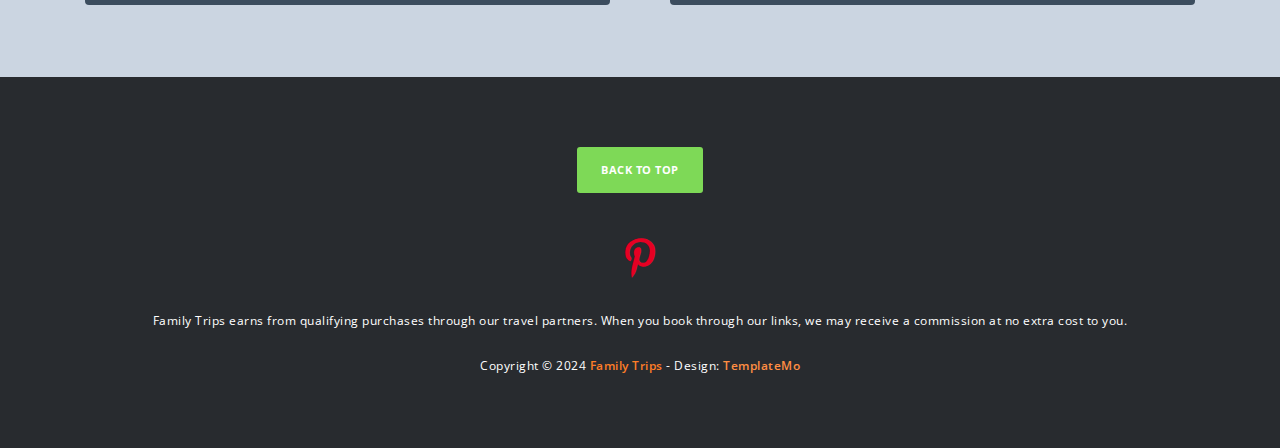
==== commit ff8d3921: "Add files via upload" ====
--- a/index.html
+++ b/index.html
@@ -8,38 +8,62 @@
     <meta name="viewport" content="width=device-width, initial-scale=1" />
 
     <!-- Favicon Configuration -->
-    <link rel="icon" type="image/png" sizes="32x32" href="/my-favicon/favicon-32x32.png" />
-    <link rel="icon" type="image/png" sizes="16x16" href="/my-favicon/favicon-16x16.png" />
-    <link rel="icon" type="image/png" sizes="96x96" href="/my-favicon/favicon-96x96.png" />
+    <link
+      rel="icon"
+      type="image/png"
+      sizes="32x32"
+      href="/my-favicon/favicon-32x32.png"
+    />
+    <link
+      rel="icon"
+      type="image/png"
+      sizes="16x16"
+      href="/my-favicon/favicon-16x16.png"
+    />
+    <link
+      rel="icon"
+      type="image/png"
+      sizes="96x96"
+      href="/my-favicon/favicon-96x96.png"
+    />
     <link rel="icon" type="image/svg+xml" href="/my-favicon/favicon.svg" />
     <link rel="shortcut icon" href="/my-favicon/favicon.ico" />
-    <link rel="apple-touch-icon" sizes="180x180" href="/my-favicon/apple-touch-icon.png" />
+    <link
+      rel="apple-touch-icon"
+      sizes="180x180"
+      href="/my-favicon/apple-touch-icon.png"
+    />
     <link rel="manifest" href="/my-favicon/site.webmanifest" />
 
     <link rel="apple-touch-icon" href="apple-touch-icon.png" />
-    
-<!-- CSS Files -->
-<link rel="stylesheet" href="css/bootstrap.min.css" />
-<link rel="stylesheet" href="css/fontAwesome.css" />
-<link rel="stylesheet" href="css/hero-slider.css" />
-<link rel="stylesheet" href="css/owl-carousel.css" />
-<link rel="stylesheet" href="https://cdnjs.cloudflare.com/ajax/libs/OwlCarousel2/2.3.4/assets/owl.carousel.min.css">
-<link rel="stylesheet" href="https://cdnjs.cloudflare.com/ajax/libs/lightbox2/2.11.3/css/lightbox.min.css">
-<link rel="stylesheet" href="css/templatemo-main.css" />
-
-<link href="https://fonts.googleapis.com/css?family=Open+Sans:300,400,600,700,800" rel="stylesheet" />
-<link rel="stylesheet" href="https://cdnjs.cloudflare.com/ajax/libs/font-awesome/6.0.0/css/all.min.css" />
-
-
-
-<!-- Scripts -->
-<script src="js/vendor/jquery.min.js"></script>
-<script src="js/vendor/bootstrap.min.js"></script>
-<script src="js/vendor/modernizr-2.8.3-respond-1.4.2.min.js"></script>
-<script src="https://cdnjs.cloudflare.com/ajax/libs/OwlCarousel2/2.3.4/owl.carousel.min.js"></script>
-<script src="js/main.js"></script>
-
-</head>
+
+    <!-- CSS Files -->
+    <link rel="stylesheet" href="css/bootstrap.min.css" />
+    <link rel="stylesheet" href="css/fontAwesome.css" />
+    <link rel="stylesheet" href="css/hero-slider.css" />
+    <link rel="stylesheet" href="css/templatemo-main.css" />
+    <link rel="stylesheet" href="css/owl-carousel.css" />
+    <link
+      rel="stylesheet"
+      href="https://cdnjs.cloudflare.com/ajax/libs/OwlCarousel2/2.3.4/assets/owl.carousel.min.css"
+    />
+
+    <link
+      href="https://fonts.googleapis.com/css?family=Open+Sans:300,400,600,700,800"
+      rel="stylesheet"
+    />
+    <link
+      rel="stylesheet"
+      href="https://cdnjs.cloudflare.com/ajax/libs/font-awesome/6.0.0/css/all.min.css"
+    />
+
+    <!-- Scripts -->
+    <script src="js/vendor/jquery.min.js"></script>
+    <script src="js/vendor/bootstrap.min.js"></script>
+    <script src="js/vendor/modernizr-2.8.3-respond-1.4.2.min.js"></script>
+    <script src="https://cdnjs.cloudflare.com/ajax/libs/OwlCarousel2/2.3.4/owl.carousel.min.js"></script>
+    <script src="js/main.js"></script>
+  </head>
 
   <!--
 Vanilla Template
@@ -310,10 +334,7 @@
                   </p>
                 </div>
                 <div id="tab3">
-                  <img
-                    src="img2/Asia-collage.png"
-                    alt="Asian Destinations"
-                  />
+                  <img src="img2/Asia-collage.png" alt="Asian Destinations" />
                   <p>
                     Explore the wonders of Asia with special family packages.
                     From Thailand's beaches to Japan's culture, find incredible
@@ -492,50 +513,57 @@
       </div>
     </footer>
 
-<!-- Scripts in correct order -->
-<script src="js/vendor/jquery-1.11.2.min.js"></script>
-<script src="js/vendor/bootstrap.min.js"></script>
-<script src="js/vendor/jquery/modernizr-2.8.3-respond-1.4.2.min.js"></script>
-<script src="https://cdnjs.cloudflare.com/ajax/libs/OwlCarousel2/2.3.4/owl.carousel.min.js"></script>
-<script src="js/plugins.js"></script>
-<script src="js/main.js"></script>
-
-
-
-
-
-
-
-<script>
-function openCity(cityName) {
-    var i;
-    var x = document.getElementsByClassName("city");
-    for (i = 0; i < x.length; i++) {
-        x[i].style.display = "none";
-    }
-    document.getElementById(cityName).style.display = "block";
-}
-</script>
-
-<script>
-$(document).ready(function () {
-    $(".fixed-side-navbar a, .primary-button a").on("click", function (event) {
-        if (this.hash !== "") {
-            event.preventDefault();
-            var hash = this.hash;
-            $("html, body").animate(
+    <script src="https://ajax.googleapis.com/ajax/libs/jquery/1.11.2/jquery.min.js"></script>
+    <script>
+      window.jQuery ||
+        document.write(
+          '<script src="js/vendor/jquery-1.11.2.min.js"><\/script>'
+        );
+    </script>
+    <script src="js/vendor/bootstrap.min.js"></script>
+    <script src="js/plugins.js"></script>
+    <script src="js/main.js"></script>
+    <script>
+      function openCity(cityName) {
+        var i;
+        var x = document.getElementsByClassName("city");
+        for (i = 0; i < x.length; i++) {
+          x[i].style.display = "none";
+        }
+        document.getElementById(cityName).style.display = "block";
+      }
+    </script>
+
+    <script>
+      $(document).ready(function () {
+        // Add smooth scrolling to all links
+        $(".fixed-side-navbar a, .primary-button a").on(
+          "click",
+          function (event) {
+            // Make sure this.hash has a value before overriding default behavior
+            if (this.hash !== "") {
+              // Prevent default anchor click behavior
+              event.preventDefault();
+
+              // Store hash
+              var hash = this.hash;
+
+              // Using jQuery's animate() method to add smooth page scroll
+              // The optional number (800) specifies the number of milliseconds it takes to scroll to the specified area
+              $("html, body").animate(
                 {
-                    scrollTop: $(hash).offset().top,
+                  scrollTop: $(hash).offset().top,
                 },
                 800,
                 function () {
-                    window.location.hash = hash;
+                  // Add hash (#) to URL when done scrolling (default click behavior)
+                  window.location.hash = hash;
                 }
-            );
-        }
-    });
-});
-</script>
-
+              );
+            } // End if
+          }
+        );
+      });
+    </script>
   </body>
 </html>
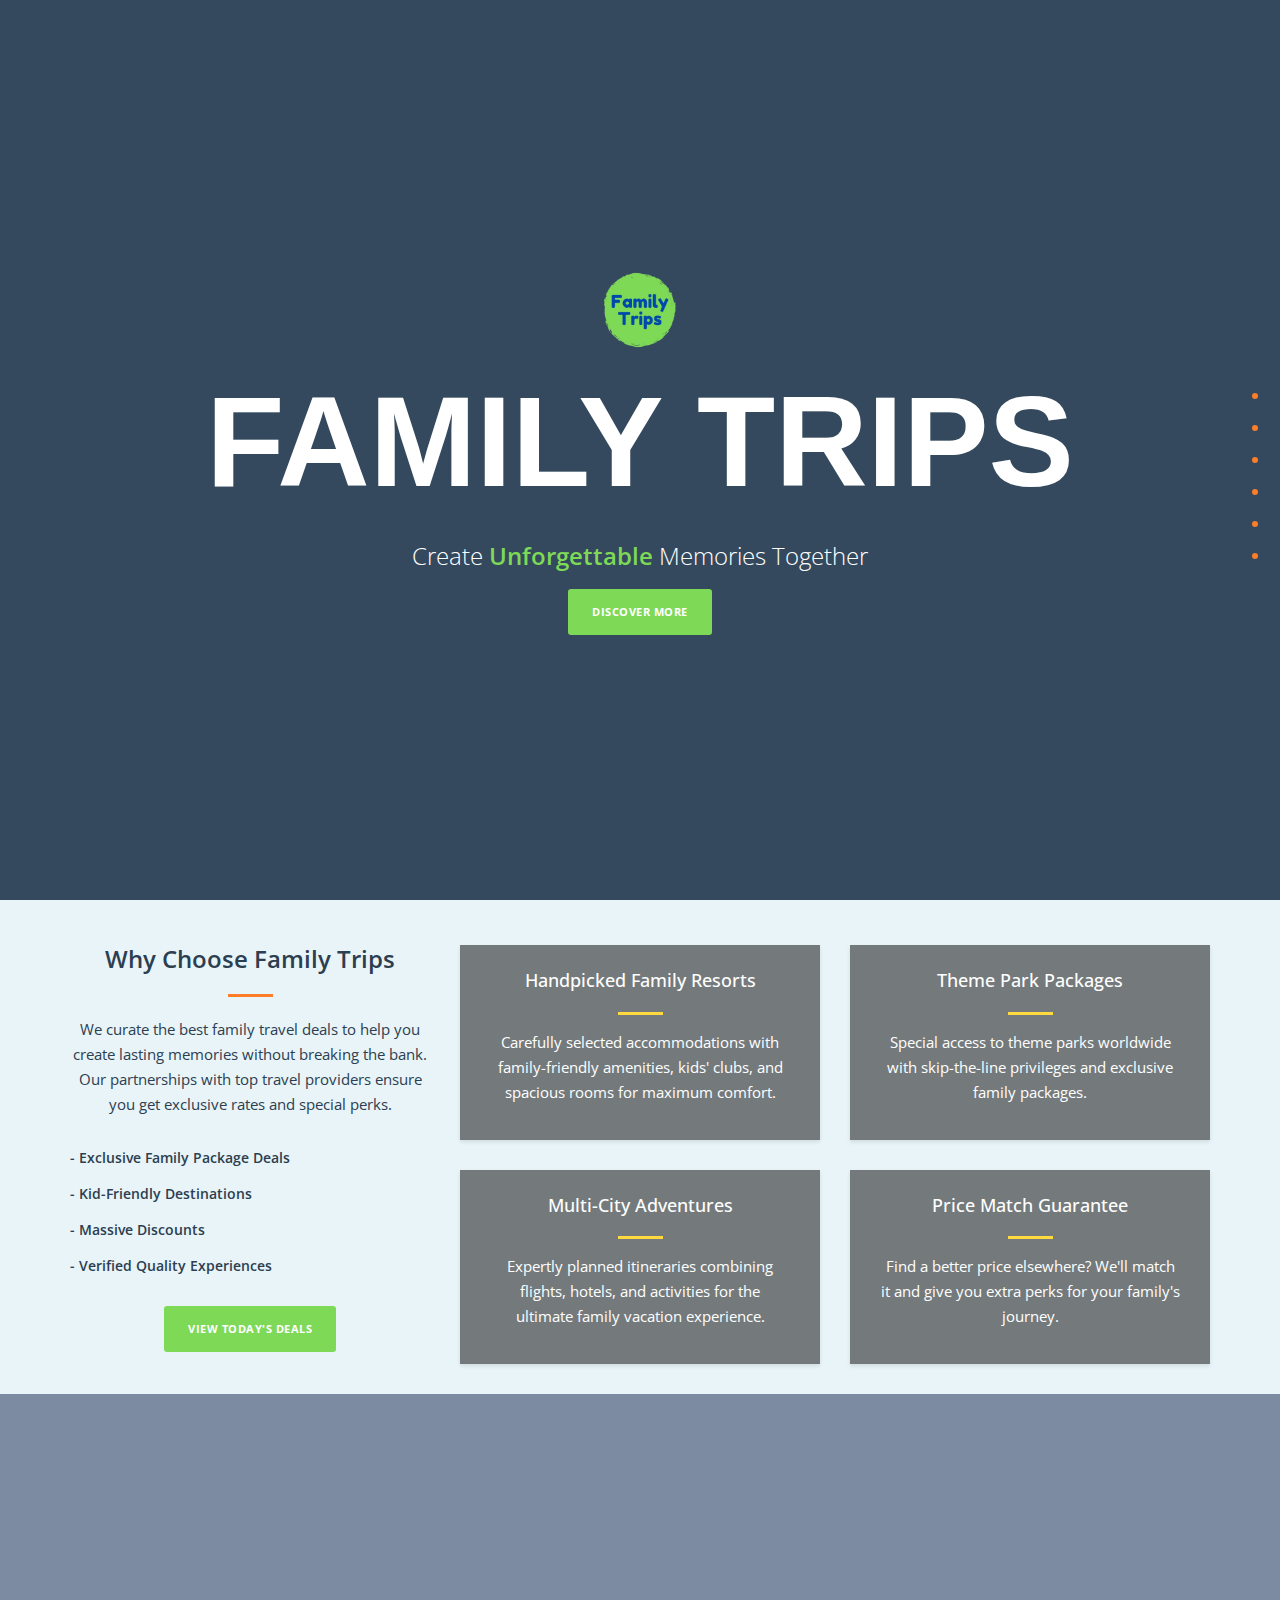
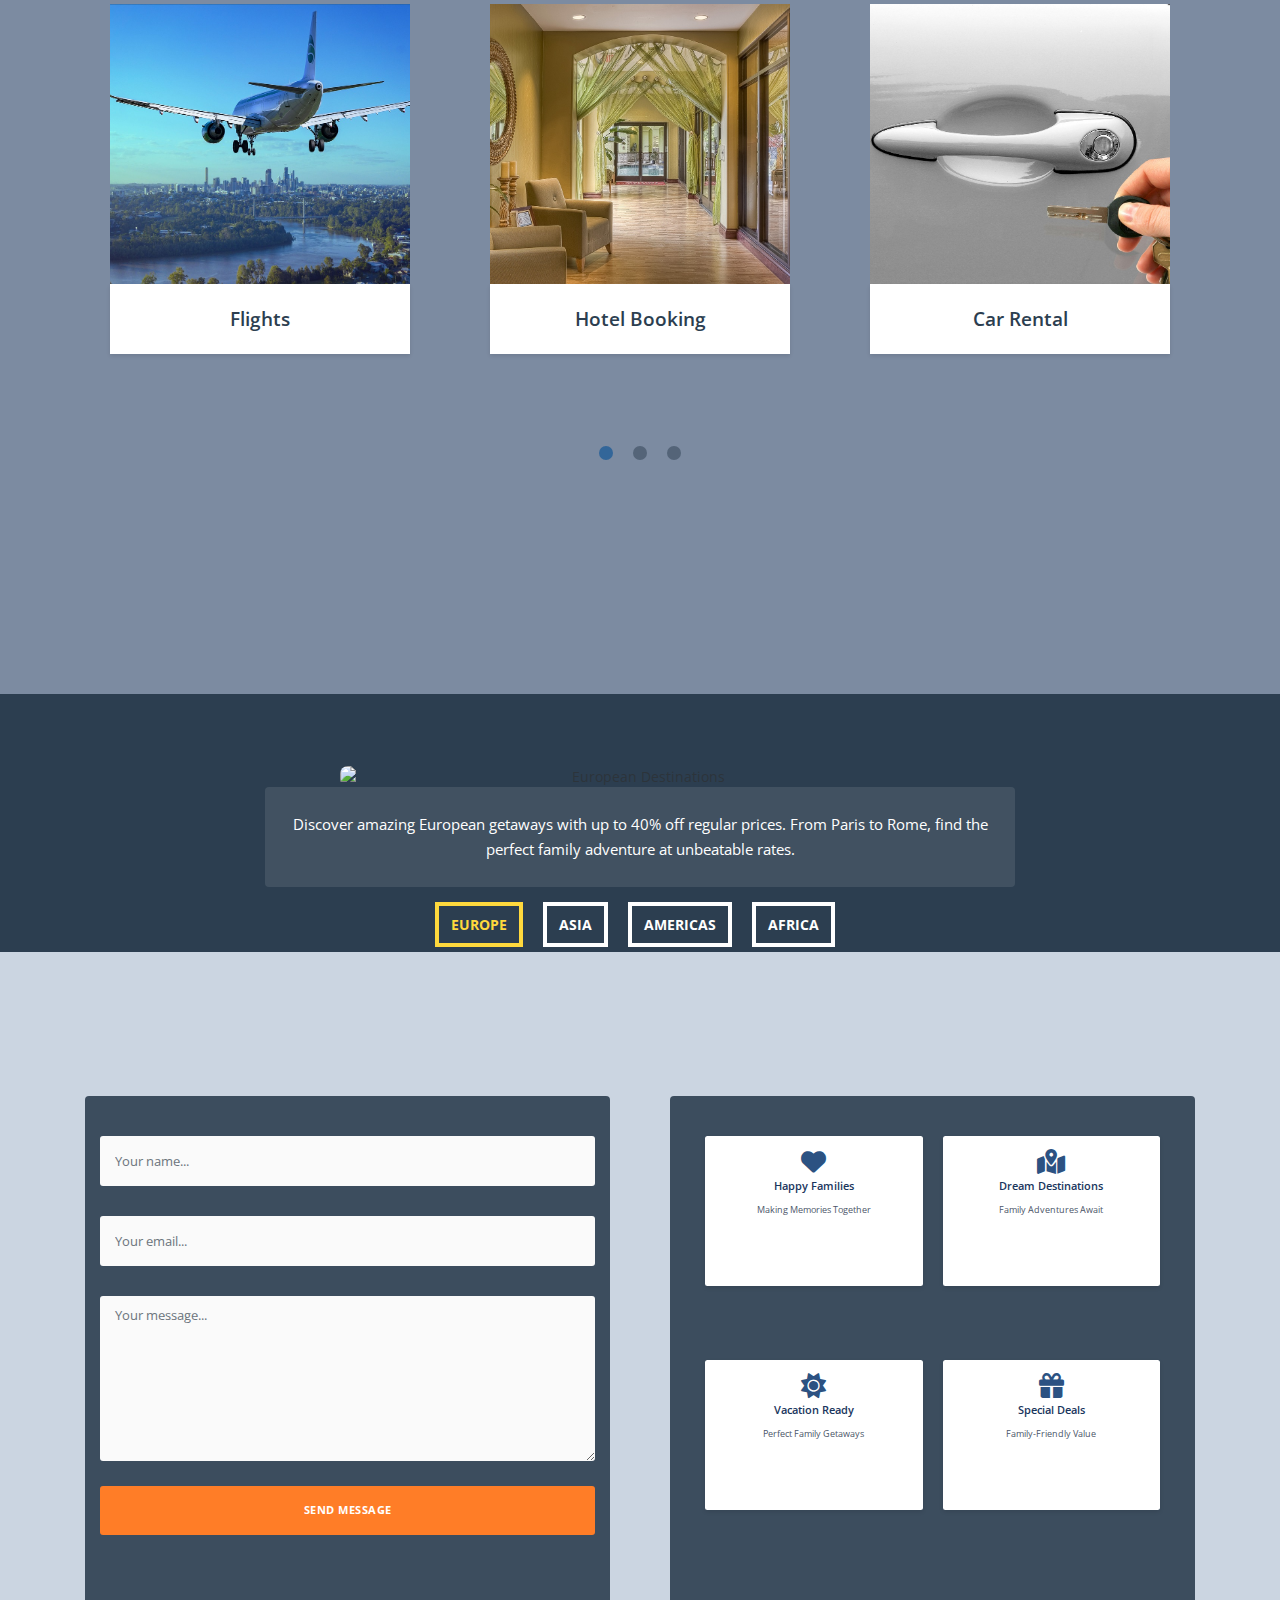
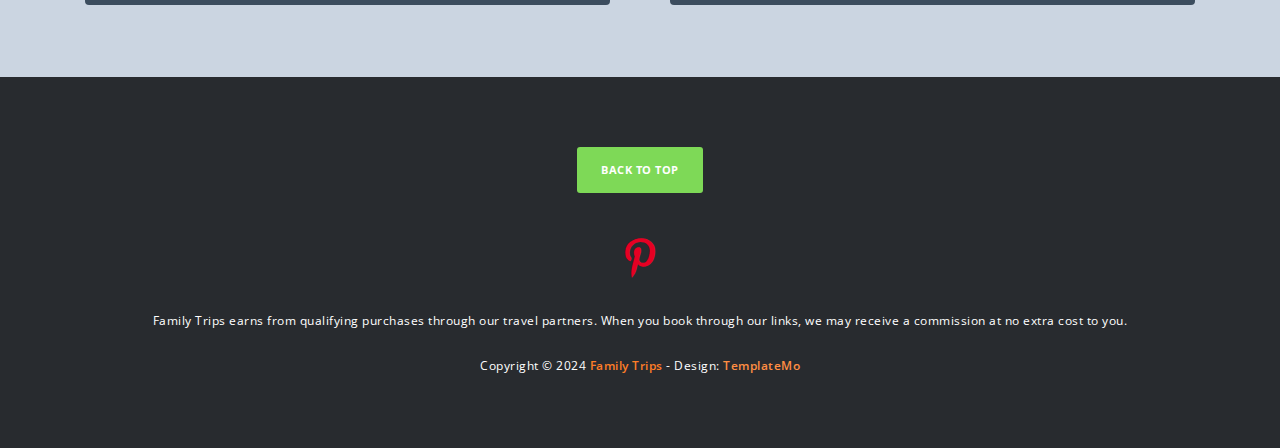
==== commit 31eff89a: "Update index.html" ====
--- a/index.html
+++ b/index.html
@@ -7,6 +7,14 @@
     <meta name="description" content="" />
     <meta name="viewport" content="width=device-width, initial-scale=1" />
 
+    <!-- Google Tag Manager -->
+<script>(function(w,d,s,l,i){w[l]=w[l]||[];w[l].push({'gtm.start':
+new Date().getTime(),event:'gtm.js'});var f=d.getElementsByTagName(s)[0],
+j=d.createElement(s),dl=l!='dataLayer'?'&l='+l:'';j.async=true;j.src=
+'https://www.googletagmanager.com/gtm.js?id='+i+dl;f.parentNode.insertBefore(j,f);
+})(window,document,'script','dataLayer','GTM-TDKBJ5RJ');</script>
+<!-- End Google Tag Manager -->
+
     <!-- Favicon Configuration -->
     <link
       rel="icon"
@@ -70,28 +78,35 @@
 https://templatemo.com/tm-526-vanilla
 -->
   <body>
+
+    <!-- Google Tag Manager (noscript) -->
+<noscript><iframe src="https://www.googletagmanager.com/ns.html?id=GTM-TDKBJ5RJ"
+height="0" width="0" style="display:none;visibility:hidden"></iframe></noscript>
+<!-- End Google Tag Manager (noscript) -->
+    
     <div class="fixed-side-navbar">
       <ul class="nav flex-column">
         <li class="nav-item">
-          <a class="nav-link" href="index.html"><span>Home</span></a>
+          <a class="nav-link" href="index.html#deals"><span>Home</span></a>
         </li>
         <li class="nav-item">
-          <a class="nav-link" href="europe.html"><span>Europe</span></a>
+          <a class="nav-link" href="europe.html#deals"><span>Europe</span></a>
         </li>
         <li class="nav-item">
-          <a class="nav-link" href="asia.html"><span>Asia</span></a>
+          <a class="nav-link" href="asia.html#deals"><span>Asia</span></a>
         </li>
         <li class="nav-item">
-          <a class="nav-link" href="americas.html"><span>Americas</span></a>
+          <a class="nav-link" href="americas.html#deals"><span>Americas</span></a>
         </li>
         <li class="nav-item">
-          <a class="nav-link" href="africa.html"><span>Africa</span></a>
+          <a class="nav-link" href="africa.html#deals"><span>Africa</span></a>
         </li>
         <li class="nav-item">
-          <a class="nav-link" href="essentials.html"><span>Essentials</span></a>
+          <a class="nav-link" href="essentials.html#deals"><span>Essentials</span></a>
         </li>
       </ul>
-    </div>
+</div>
+
 
     <div class="parallax-content baner-content" id="home">
       <div class="container">
--- a/css/templatemo-main.css
+++ b/css/templatemo-main.css
@@ -127,6 +127,7 @@
   animation-name: fadeInRight;
 }
 
+
 .primary-button a {
   display: inline-block;
   background-color: #7ed957;
